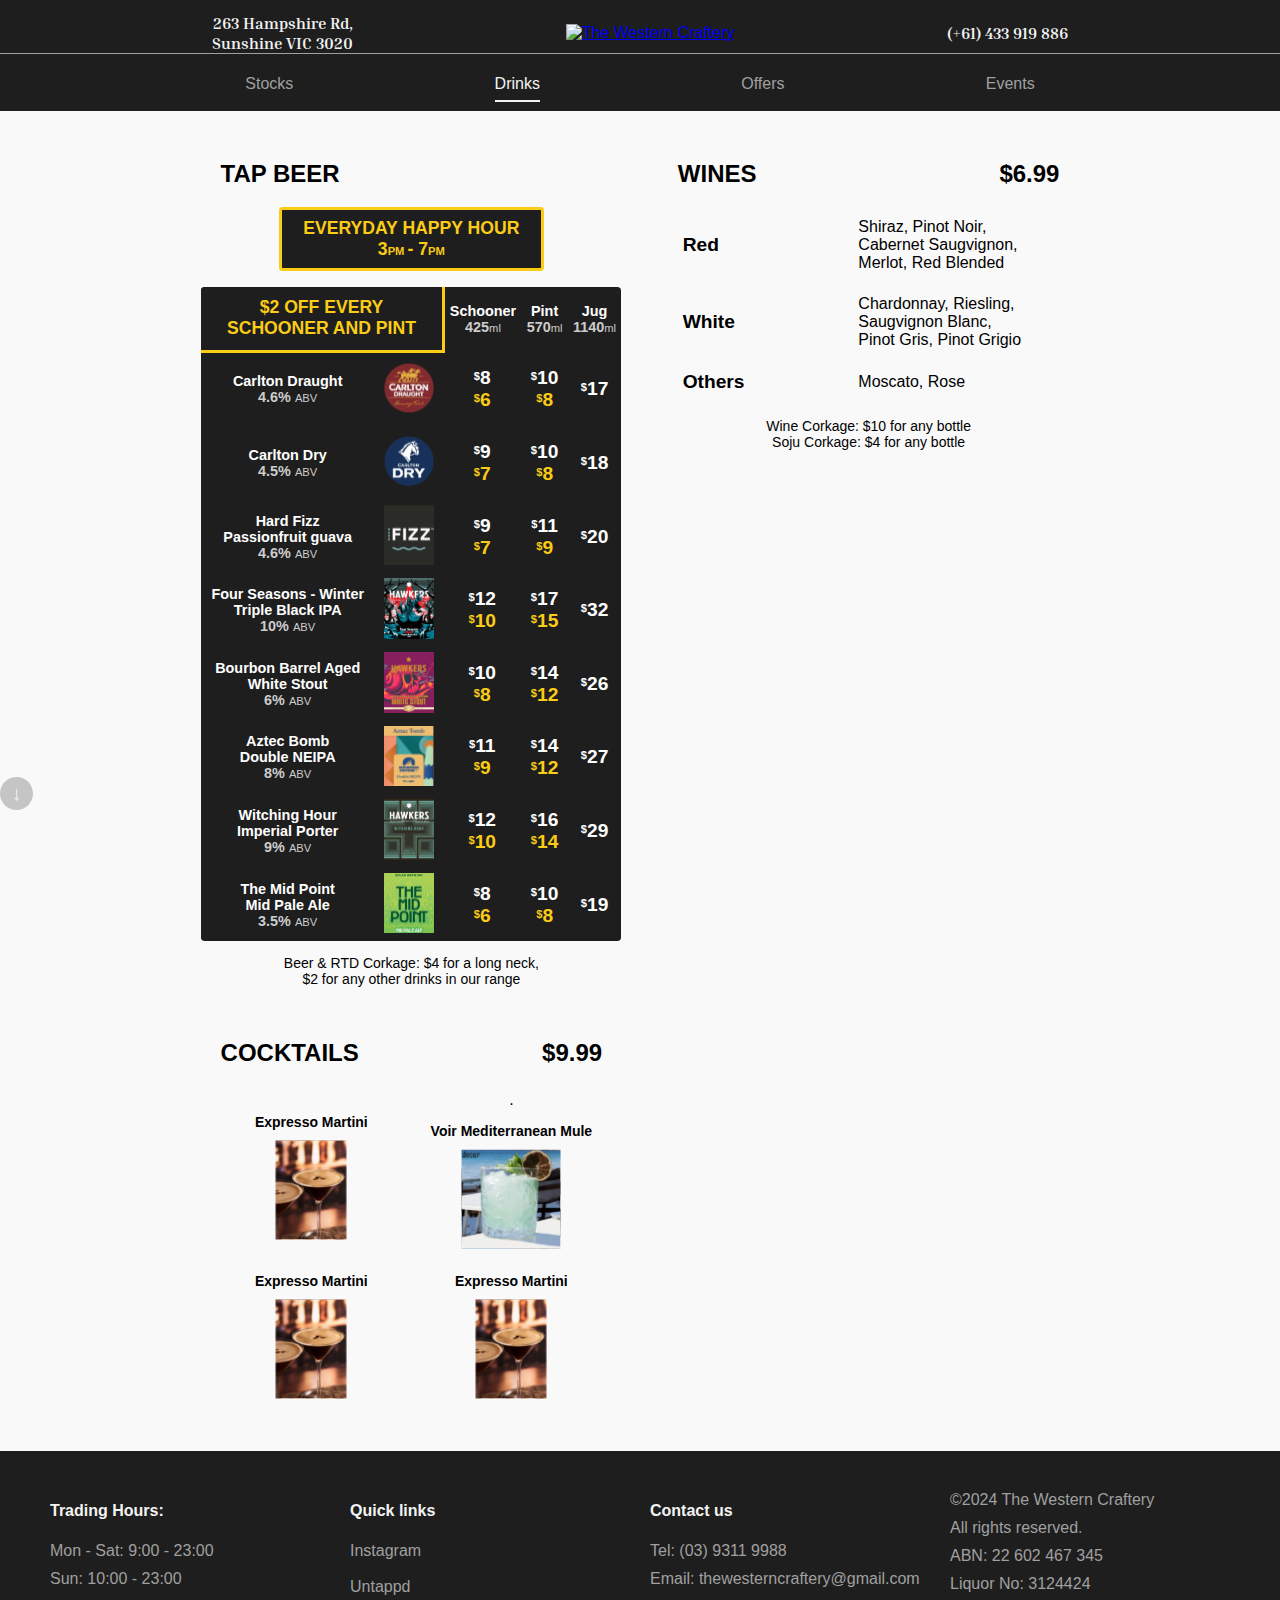
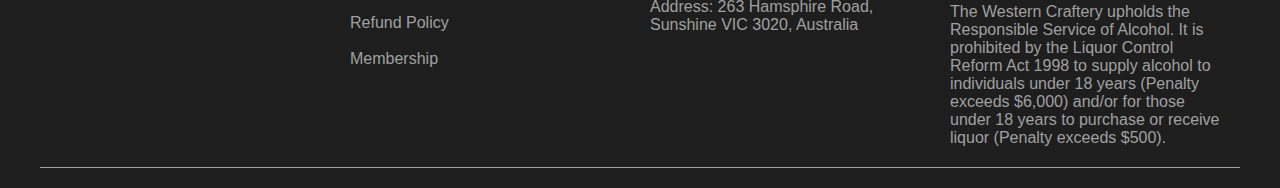
==== drink-menu.html @ 4f41eecd "Add files via upload" ====
<!DOCTYPE html>
<html lang="en">
<head>
    <meta charset="UTF-8">
    <meta name="format-detection" content="telephone=no">
    <meta name="viewport" content="width=device-width, initial-scale=1.0">
    <title>Drink Menu</title>
    <link rel="stylesheet" href="styles.css">
</head>
<body>
    <div class="content">
    <nav class="navbar">
        <div class="nav-container">
            <div class="logo-container">
                <div class="address">
                    263 Hampshire Rd, <br>Sunshine VIC 3020
                </div>
                <div class="logo">
                    <a href="https://www.instagram.com/thewesterncraftery/" target="_blank">
                        <img src="./logo.jpg" alt="The Western Craftery">
                    </a>                
                </div>
                <div class="phone">
                    (+61) 433 919 886 
                </div>
            </div>
            <ul class="nav-links">
                <li><a href="Stocks.html">Stocks</a></li>
                <li><a href="drink-menu.html" class="active">Drinks</a></li>
                <li><a href="offer.html">Offers</a></li>
                <li><a href="event.html">Events</a></li>
            </ul>
        </div>
    </nav>
    <div class="grid-responsive">
    <div class="section">
        <h2>TAP BEER</h2>
        <h3 class="happy-bold">EVERYDAY HAPPY HOUR<br>
             3<span class='small-bold-text'>PM </span>-
             7<span class='small-bold-text'>PM <br>
        </span>
</h3>
        <table class="tap-beer-table">
            <thead>
                <tr class="sizes">
                    <th colspan="2" class="happy-bold">$2 OFF EVERY<br> SCHOONER AND PINT</th> 
                    <th >Schooner<br><span class="beer-strength">425<span class="small-text">ml</span></span></th>
                    <th>Pint<br><span class="beer-strength">570<span class="small-text">ml</span></span></th>
                    <th>Jug<br><span class="beer-strength">1140<span class="small-text">ml</span></span></th>
                </tr>
            </thead>
            <tbody>
                <tr class="tap">
                    <td class="beer-name bold">Carlton Draught<br><span class="beer-strength">4.6% <span class="small-text">ABV</span></span></td>
                    <td class="beer-logo"><img src="./images/Carlton Draught keg.svg" alt="Carlton Draught"></td>
                    <td class="price"><span class='drink-dollar'>$</span>8<br><span class="price-bold"><span class='drink-dollar'>$</span>6</span></td> <!-- SCHOONER PRICE -->
                    <td class="price"><span class='drink-dollar'>$</span>10<br><span class="price-bold"><span class='drink-dollar'>$</span>8</span></td><!-- PINT PRICE -->
                    <td class="price"><span class='drink-dollar'>$</span>17</td><!-- JUG PRICE -->
                </tr>
                <tr class="tap">
                    <td class="beer-name bold">Carlton Dry<br><span class="beer-strength">4.5% <span class="small-text">ABV</span></span></td>
                    <td class="beer-logo"><img src="./images/carlton dry.svg" alt="Carlton Dry"></td>
                    <td class="price"><span class='drink-dollar'>$</span>9<br><span class="price-bold"><span class='drink-dollar'>$</span>7</td>
                    <td class="price"><span class='drink-dollar'>$</span>10<br><span class="price-bold"><span class='drink-dollar'>$</span>8</span></td>
                    <td class="price"><span class='drink-dollar'>$</span>18</td>
                </tr>
                <tr class="tap">
                    <td class="beer-name bold">Hard Fizz<br>Passionfruit guava<br><span class="beer-strength">4.6% <span class="small-text">ABV</span></span></td>
                    <td class="beer-logo"><img src="./images/hard fizz keg.svg" alt="Hard Fizz"></td>
                    <td class="price"><span class='drink-dollar'>$</span>9<br><span class="price-bold"><span class='drink-dollar'>$</span>7</span></td>
                    <td class="price"><span class='drink-dollar'>$</span>11<br><span class="price-bold"><span class='drink-dollar'>$</span>9</span></td>
                    <td class="price"><span class='drink-dollar'>$</span>20</td>
                </tr>
                <tr class="tap">
                    <td class="beer-name bold">Four Seasons - Winter <br>Triple Black IPA<br><span class="beer-strength">10% <span class="small-text">ABV</span></span></td>
                    <td class="beer-logo"><img src="./images/hawker winter keg.svg" alt="Hawker Winter"></td>
                    <td class="price"><span class='drink-dollar'>$</span>12<br><span class="price-bold"><span class='drink-dollar'>$</span>10</span></td>
                    <td class="price"><span class='drink-dollar'>$</span>17<br><span class="price-bold"><span class='drink-dollar'>$</span>15</span></td>
                    <td class="price"><span class='drink-dollar'>$</span>32</td>
                </tr>
                <tr class="tap">
                    <td class="beer-name bold">Bourbon Barrel Aged<br>White Stout<br><span class="beer-strength">6% <span class="small-text">ABV</span></span></td>
                    <td class="beer-logo"><img src="./images/hawker bba white stout keg.svg" alt="Hawkers White Stout"></td>
                    <td class="price"><span class='drink-dollar'>$</span>10<br><span class="price-bold"><span class='drink-dollar'>$</span>8</span></td>
                    <td class="price"><span class='drink-dollar'>$</span>14<br><span class="price-bold"><span class='drink-dollar'>$</span>12</span></td>
                    <td class="price"><span class='drink-dollar'>$</span>26</td>
                </tr>
                <tr class="tap">
                    <td class="beer-name bold">Aztec Bomb<br> Double NEIPA <br><span class="beer-strength">8% <span class="small-text">ABV</span></span></td>
                    <td class="beer-logo"><img src="./images/mountain culture Aztec Bomb.svg" alt="Aztec Bomb"></td>
                    <td class="price"><span class='drink-dollar'>$</span>11<br><span class="price-bold"><span class='drink-dollar'>$</span>9</span></td>
                    <td class="price"><span class='drink-dollar'>$</span>14<br><span class="price-bold"><span class='drink-dollar'>$</span>12</span></td>
                    <td class="price"><span class='drink-dollar'>$</span>27</td>
                </tr>
                <tr class="tap">
                    <td class="beer-name bold">Witching Hour<br>Imperial Porter <br><span class="beer-strength">9% <span class="small-text">ABV</span></span></td>
                    <td class="beer-logo"><img src="./images/hawkers witching hours keg.svg" alt="Witching Hour"></td>
                    <td class="price"><span class='drink-dollar'>$</span>12<br><span class="price-bold"><span class='drink-dollar'>$</span>10</span></td>
                    <td class="price"><span class='drink-dollar'>$</span>16<br><span class="price-bold"><span class='drink-dollar'>$</span>14</span></td>
                    <td class="price"><span class='drink-dollar'>$</span>29</td>
                </tr>
                <tr class="tap">
                    <td class="beer-name bold">The Mid Point<br>Mid Pale Ale <br><span class="beer-strength">3.5% <span class="small-text">ABV</span></span></td>
                    <td class="beer-logo"><img src="./images/the mid point keg.svg" alt="The Mid Point"></td>
                    <td class="price"><span class='drink-dollar'>$</span>8<br><span class="price-bold"><span class='drink-dollar'>$</span>6</span></td>
                    <td class="price"><span class='drink-dollar'>$</span>10<br><span class="price-bold"><span class='drink-dollar'>$</span>8</span></td>
                    <td class="price"><span class='drink-dollar'>$</span>19</td>
                </tr>

                <!-- Repeat for more beers -->
            </tbody>
        </table>
        <div class="corkage"><p>Beer & RTD Corkage: $4 for a long neck, <br>$2 for any other drinks in our range</p></div>
    </div>
    <div class="section">
        <div class="drink-header">
            <h2>WINES</h2> 
            <h2> $6.99</h2> 
        </div>
        <div class="wine-list">
            <div class="wine-category">Red</div>
            <div class="wine-name">Shiraz, Pinot Noir,
                <br> Cabernet Saugvignon,
                <br> Merlot, Red Blended
            </div>
        </div>
        <div class="wine-list">
            <div class="wine-category">White</div>
            <div class="wine-name">Chardonnay, Riesling,
                <br>Saugvignon Blanc,
                <br> Pinot Gris, Pinot Grigio
            </div>
        </div>
        <div class="wine-list">
            <div class="wine-category">Others</div>
            <div class="wine-name">Moscato, Rose</div>
        </div>
        <div class="corkage"><p>Wine Corkage: $10 for any bottle <br> Soju Corkage: $4 for any bottle</p></div>
                <!-- Repeat wine blocks for more wines -->
    </div>
    <div class="section special-drinks">
        <div class="drink-header">
            <h2>COCKTAILS</h2> 
            <h2>$9.99</h2> 
        </div>
        <div class="drink-list">
            <div class="drink">
                <p class="bold">Expresso Martini</p>
                <img src="./images/Expresso Martini.svg" alt="Expresso Martini">
            </div>
            <div class="drink">.
                <p class="bold">Voir Mediterranean Mule</p>
                <img src="./images/Voir Mediterranean Mule.svg" alt="Voir Mediterranean Mule">
            </div>
            <div class="drink">
                <p class="bold">Expresso Martini</p>
                <img src="./images/Expresso Martini.svg" alt="Expresso Martini">
            </div>
            <div class="drink">
                <p class="bold">Expresso Martini</p>
                <img src="./images/Expresso Martini.svg" alt="Expresso Martini">
            </div>
            
            <!-- Repeat for more drinks -->
        </div>
    </div>
</div>
<button id="scrollButton" class="scroll-button"></button>
<footer class="footer">
    <div class="footer-container">
        <div class="footer-section">
            <h4>Trading Hours:</h4>
            <p>Mon - Sat: 9:00 - 23:00</p>
            <p>Sun: 10:00 - 23:00</p>
        </div>
        <div class="footer-section">
            <h4>Quick links</h4>
                <a href="https://www.instagram.com/thewesterncraftery/" target="_blank">Instagram</a> <br><br>
                <a href="https://untappd.com/v/the-western-craftery/11717628" target="_blank">Untappd</a><br><br>
                <a href="#">Refund Policy</a><br><br>
                <a href="#">Membership</a><br><br>
        </div>
        <div class="footer-section">
            <h4>Contact us</h4>
            <p>Tel: (03) 9311 9988</p>
            <p>Email: <a href="mailto4:craft_republic_liquor@yahoo.com">thewesterncraftery@gmail.com</a></p>
            <p>Address: 263 Hamsphire Road,<br>Sunshine VIC 3020, Australia</p>
        </div>
        <div class="footer-section">
            <p>&copy;2024 The Western Craftery</p>
            <p>All rights reserved.</p>
            <p>ABN: 22 602 467 345</p>
            <p>Liquor No: 3124424</p>
            <p>The Western Craftery upholds the Responsible Service of Alcohol. It is prohibited by the Liquor Control Reform Act 1998 to supply alcohol to individuals under 18 years (Penalty exceeds $6,000) and/or for those under 18 years to purchase or receive liquor (Penalty exceeds $500).</p>
        </div>
    </div>
</footer>
</div>
<script>
        let lastScrollTop = 0;
        const navbar = document.querySelector('.navbar');
    
        window.addEventListener('scroll', function() {
            const scrollTop = window.pageYOffset || document.documentElement.scrollTop;
    
            console.log(`scrollTop: ${scrollTop}, lastScrollTop: ${lastScrollTop}`);
    
            if (scrollTop > lastScrollTop) {
                // User is scrolling down, hide the navbar
                navbar.style.top = '-160px'; // Adjust -60px based on your navbar height
            } else {
                // User is scrolling up, show the navbar
                navbar.style.top = '0';
            }
    
            lastScrollTop = scrollTop;
        });
                // Get the button element
const scrollButton = document.getElementById('scrollButton');

// Add a scroll event listener to the window
window.addEventListener('scroll', () => {
    const scrolled = window.scrollY;
    const documentHeight = document.documentElement.scrollHeight;
    const windowHeight = window.innerHeight;

    // Check if the user is in the first or second half of the page
    if (scrolled > (documentHeight - windowHeight) / 2) {
        // In the second half, set the button to scroll to top
        scrollButton.classList.add('up');
    } else {
        // In the first half, set the button to scroll to bottom
        scrollButton.classList.remove('up');
    }
});

// Add click event listener to the button
scrollButton.addEventListener('click', () => {
    if (scrollButton.classList.contains('up')) {
        // Scroll to the top
        window.scrollTo({
            top: 0,
            behavior: 'smooth'
        });
    } else {
        // Scroll to the bottom
        window.scrollTo({
            top: document.documentElement.scrollHeight,
            behavior: 'smooth'
        });
    }
});


    </script>
</body>
</html>
---- styles.css ----
@import url('https://fonts.googleapis.com/css2?family=Inria+Serif:wght@400;700&display=swap');
* {
    box-sizing: border-box;
}

/* Base font size for mobile */
html {
    font-size: 14px;  /* Small screens get slightly smaller base size */
  }
  
  /* Tablets */
  @media screen and (min-width: 768px) {
    html {
      font-size: 15px;
    }
  }
  
  /* Larger tablets/small laptops */
  @media screen and (min-width: 1024px) {
    html {
      font-size: 16px;
    }
  }

body {
    margin: 0;
    font-family: 'Inter', sans-serif;
    background-color: #f9f9f9;
    overflow-x:hidden ;
}

.navbar {
    transition: top 0.4s;
    background-color: #1e1e1e;
    text-align: center;
    padding: 0.8em 0;
    position: fixed;
    width: 100%;
    top: 0; /* Sticks the navbar to the top of the page */
    z-index: 1000; /* Ensures the navbar stays above other content */
}
.content {
    padding-top: 10rem; /* Equal to or slightly more than the navbar height */
    margin: 0 auto;
}
.nav-container {
    display: flex;
    justify-content: center;
    align-items: center;
    flex-direction: column;
    width: 100%;
}

.logo-container, .nav-links {
    display: flex;
    align-items: center;
    justify-content: space-evenly;
    width: 100%;
    margin-bottom: 0.33em;
}
.nav-links{
    max-width: 800px;
    justify-content: space-between;
    width: 90%;
    padding: 0 0.33em;

}
.logo-container {
    border-bottom: 1px solid #A0A0A0;
    width: 100%;
}
.address, .phone {
    color: #f3f3f3;
    font-size: min(1rem, 3.5vw);
    text-align: center;
    font-family: 'Inria Serif', sans-serif;
    font-weight: bold;
    text-decoration: none;
}
.logo img {
width:7rem;
  }

.nav-links li {
    display: inline-block;
    position: relative;
}

.nav-links a {
    position: relative; /* Necessary for the absolute positioning of the underline */
    color: #A0A0A0; /* Default link color */
    text-decoration: none;
    font-size: 1rem;
    padding-bottom: 0.33rem;
}
/* Highlight the active link */
.nav-links a.active {
    color: #f3f3f3; /* Emphasis color for active link */
}
/* Underscore to show the current page */
.nav-links a.active::after {
    content: '';
    display: block;
    width: 100%;
    height: 2.63px;
    background-color: #f3f3f3;
    position: absolute;
    bottom: 0;
    left: 0;
    bottom: -5px; /* Adjust this to control how far below the text the underline appears */}
/*footer*/
.footer {
    background-color: #1e1e1e;
    color: #A0A0A0; /* Updated color for text */
    padding: 20px;
    font-size: 1rem;
    width: 100%;
    margin-top: 2.63rem;
}

.footer-container {
    display: flex;
    flex-wrap: wrap;
    justify-content: space-between;
    max-width: 1200px;
    margin: 0 auto;
    border-bottom: 1px solid #A0A0A0;
}

.footer-section {
    flex: 1;
    margin: 10px;
    margin-bottom: 15x;

}

/* Headings for Quick Links and Contact Us */
.footer-section:nth-child(1) h4,
.footer-section:nth-child(2) h4,
.footer-section:nth-child(3) h4 {
    color: #f3f3f3;
}

.footer-section h4 {
    font-weight: bold;
}

/* Default link color */
.footer-section a {
    color: #A0A0A0; /* Updated color for links */
    text-decoration: none;
}

.footer-section ul li a:hover {
    text-decoration: underline;
}

/* Specific color for email link */
.footer-section:nth-child(3) a {
    color: #A0A0A0; /* Set to match the rest of the text */
    text-decoration: none;
}

.footer-section:nth-child(3) a:hover {
    color: #f3f3f3; /* Optional: Change color on hover */
    text-decoration: underline;
}

.footer-section p {
    margin: 10px 0;
}

@media (max-width: 768px) {
    .footer-container {
        flex-direction: column;
        align-items: flex-start;
    }

    .footer-section {
        min-width: 100%;
    }
}
                                                /* offers */


.small-text {
    font-weight: 400;
    font-size: 0.7rem; /* Adjust the size as needed */
}
.small-bold-text {
    font-weight: 700;
    font-size: 0.7rem; /* Adjust the size as needed */
}
.small-bold-spec-text {
    font-weight: 700;
    font-size: 0.8rem; /* Adjust the size as needed */
}
.dollar-text {
    vertical-align: 18%; /* Adjust the percentage as needed */   
    font-size: 0.7rem; /* Adjust the size as needed */
}
.dollar-bold-text {
    font-weight: 700;
    vertical-align: 15%; /* Adjust the percentage as needed */   
    font-size: 0.7rem; /* Adjust the size as needed */
}

.grid-responsive {
    display: grid;
    grid-template-columns: repeat(auto-fit, minmax(370px, 420px)); /* Forces three equal columns */
    gap: 2.33rem;
    width: 100%;
    justify-content: center;
    margin: 0; /* Adds white space outside the container */
  }
/*shop*/

-----------------------/* Drinks Menu */--------------------------

.section {
    border-bottom: 1px solid #1e1e1e;
    padding: 0 2em;
    margin-top: 10px;
}
.price {
    font-weight: 700;
    font-size: 1.2rem;
    padding: 10px; /* Add some padding to the content */
}
.drink-dollar{
    vertical-align: 30%;
    font-size: 0.7rem;
}
h2 {
    font-size: 1.5rem;
    font-weight: bold;
    margin: 0 0.8em 0.8em ;
}
h3{
    font-size: 1.1rem;
    font-weight: bold;
    margin: 0 10px;
}

.tap-beer p, .taps .tap p, .wines .wine p, .wines .red-wine p, .special-drinks .drink p, .corkage p {
    font-size: 14px;
    text-align: center;
}
.corkage {
    text-align: center;
    margin-top: 10px;
    color: #000000 ;
}
.bold {
    font-weight: bold;
}
.price-bold {
    font-weight: 700;
    color: #facc15; 
    -webkit-text-stroke: 0.001em #1e1e1e; /* Stroke width and color */

}
.happy-bold {
    margin: 1rem auto;
    padding: 0.5rem;
    background-color: #1e1e1e;
    border-radius: 0.233rem;
    width: 63%;
    border: 0.233rem solid #facc15;
    font-weight: 700;
    font-size:1.1rem ;
    text-align: center;
    color: #facc15; 
    -webkit-text-stroke: 0.001em #1e1e1e; /* Stroke width and color */
}
.dollar-happy-text {
    font-weight: 700;
    vertical-align: 30%; /* Adjust the percentage as needed */   
    font-size: 10px; /* Adjust the size as needed */
    color: #facc15; 
    -webkit-text-stroke: 0.001em #1e1e1e; /* Stroke width and color */

}
.dollar-normal-text { 
    vertical-align: 30%; /* Adjust the percentage as needed */   
    font-size: 0.8rem; /* Adjust the size as needed */
}
.beer-strength {
    color: #cccccc;
    font-size: 0.9rem;
}
.tap-beer-table {
    width: 100%;
    border-collapse: collapse;
    margin-top: 1rem;
    font-size: 0.9rem;
    background-color: #1e1e1e;
    color: #fefefe;
    border-radius: 0.233rem;
}
.tap-beer-table thead th{
    height: 4rem;
}
.tap-beer-table thead th:first-child {
    border-bottom: 0.233rem solid #facc15;
    border-right: 0.233rem solid #facc15;

}
.tap-beer-table .sizes th {
    text-align: center;
    font-weight: bold;
    border: none;
    padding: 0 0.33rem;
}

.tap-beer-table .tap td {
    text-align: center;
    padding: 5px 5px;
}

.tap-beer-table .tap .beer-name {
    text-align: center;
}

.tap-beer-table .tap .beer-logo img {
    width: 50px;
    height: auto;
}
.drink-header{
    display: flex;
    align-items: center;
    justify-content: space-between;
}
.wine-list{
    display: flex;
    align-items: center;
    justify-content: space-between;
    padding: 0.7em 1.5em;
}
.wine-category{
    font-size: 1.2rem;
    font-weight: bold;
    width: 70px;
}
.wine-name{
    flex:0.65;
}

.special-drinks .special-header {
    display: flex;
    justify-content: space-between;
    align-items: baseline;
}

.special-drinks .special-header p {
    font-size: 14px;
}

.special-drinks .drink-list {
    display: flex;
    flex-wrap: wrap; /* Allows items to wrap to the next line */
    justify-content: center; /* Center the items */
    align-items: center;
}
.drink-list {
    margin-top: 5px;
}
.special-drinks .drink {
    display: flex;
    flex-direction: column;
    align-items: center;
    flex: 1 1 calc(50% - 30px); /* Adjust width and spacing */
    max-width: 200px; /* Max width for each item */
}

.special-drinks .drink img {
    width: 100px;
    height: 100px;
    margin-bottom: 10px;
}

.special-drinks .drink p {
    margin-bottom: 10px; /* Add space between name and image */
}
/* event */
.offers-banner{
    width:100vw;
    max-width: 1315px;
    aspect-ratio: 21/9;
    margin:auto;
    position: relative;
    margin-bottom: 20px;
  }
  .offers-banner img{
    height: 100%;
    object-fit: cover;
  }
  .offers-countdown{
    color: hwb(133 13% 0%);
    font-size: 4vw;
    font-family: 'Inter', sans-serif;
    font-weight: 500;
    text-align: center;
    position: absolute;
    bottom: 1.5px;
    right: 13%
  }
/* Scroll Button styling */
.scroll-button {
    position: fixed;
    bottom: 10%;
    left: 0px;
    width: 33px;
    height: 33px;
    background-color: rgba(54, 54, 54, 0.8); /* Semi-transparent background */
    color: rgba(255, 255, 255, 0.8); /* Lighter text color */
    border: none;
    border-radius: 50%;
    display: flex;
    justify-content: center;
    align-items: center;
    cursor: pointer;
    font-size: 20px;
    transition: transform 0.3s;
    transition: opacity 0.3s, background-color 0.3s;
    opacity: 0.33; /* Lower opacity by default */
    z-index: 10000000;
}

/* Change background and opacity on hover */
.scroll-button:hover {
    background-color: rgba(51, 51, 51, 0.8);
    opacity: 1; /* Fully visible on hover */
}

.scroll-button::before {
    content: '↓'; /* Default arrow down */
}

.scroll-button.up::before {
    content: '↑'; /* Arrow up for scrolling to the top */
}
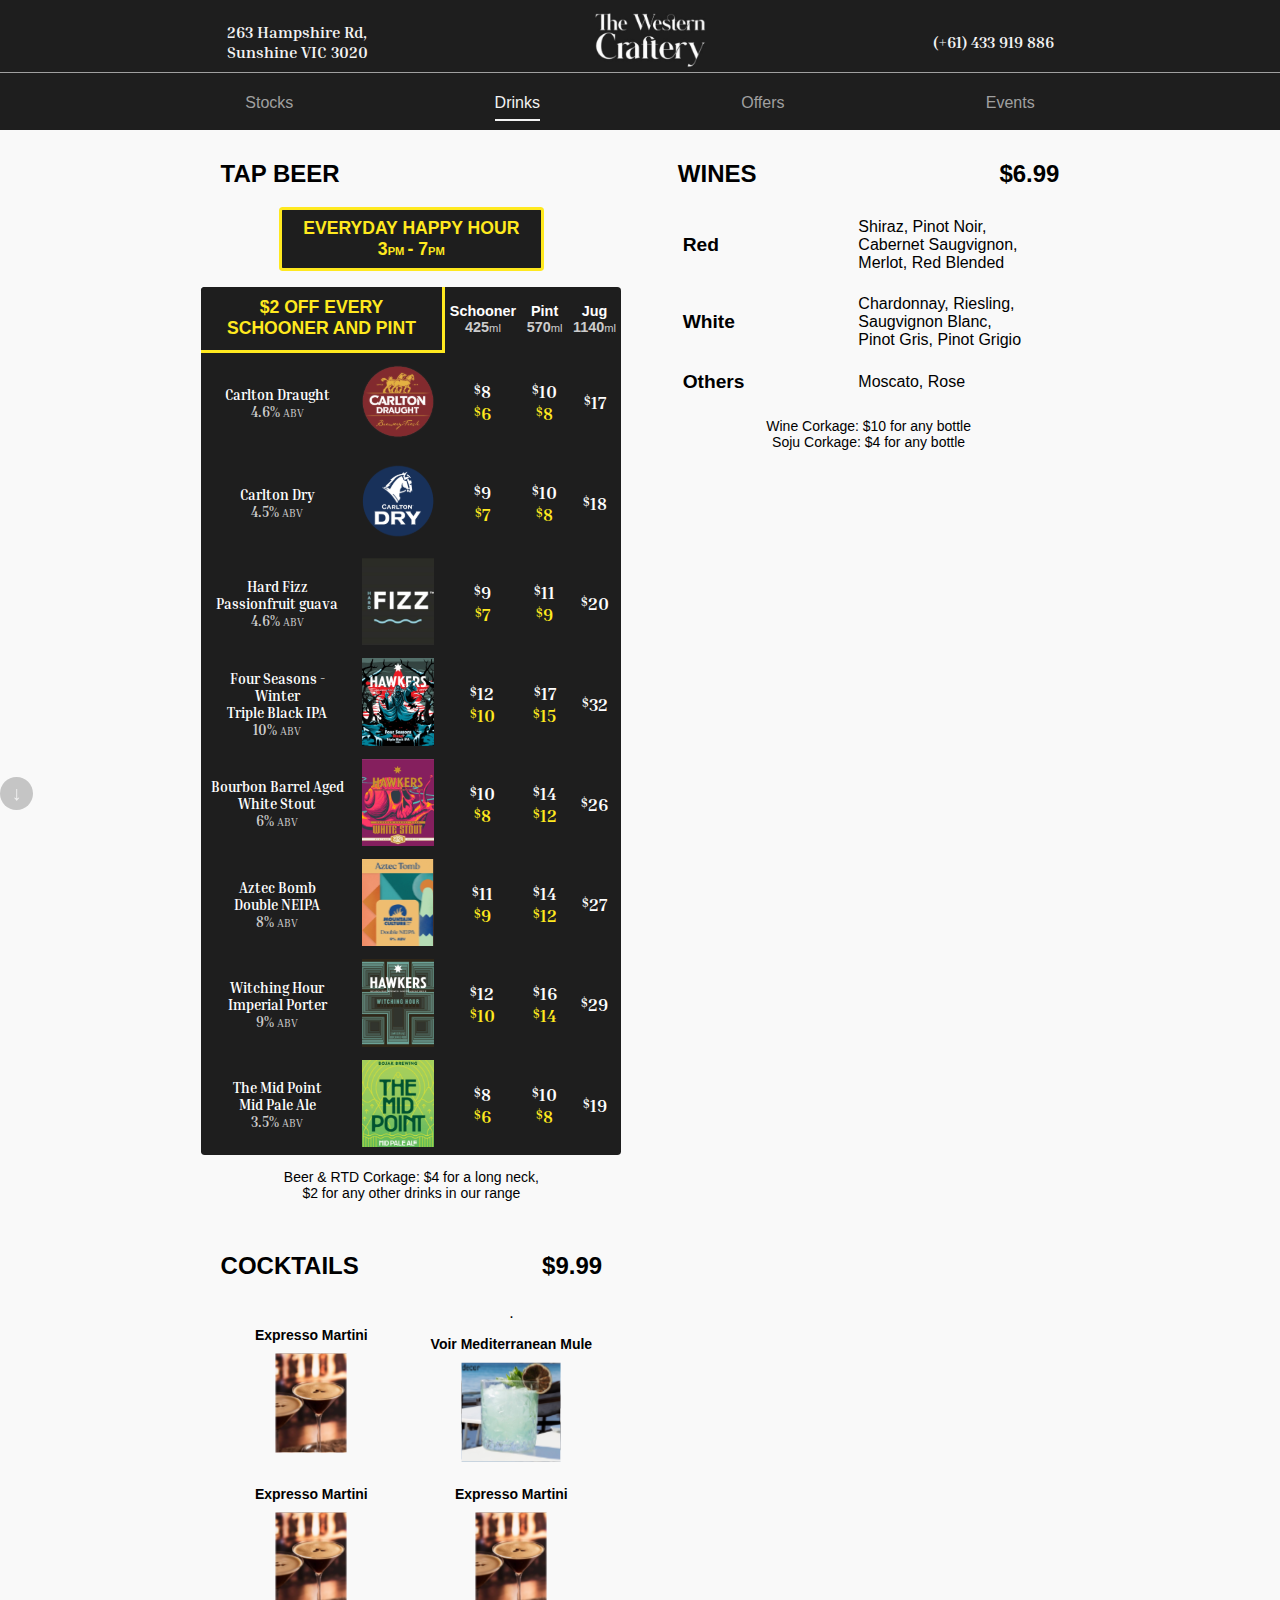
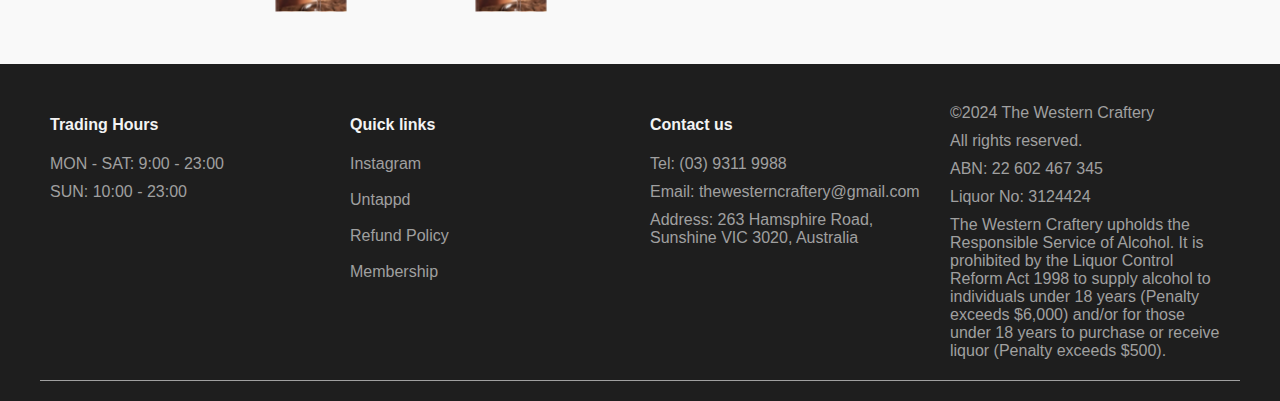
==== commit 57d171f1: "Add files via upload" ====
--- a/drink-menu.html
+++ b/drink-menu.html
@@ -169,9 +169,9 @@
 <footer class="footer">
     <div class="footer-container">
         <div class="footer-section">
-            <h4>Trading Hours:</h4>
-            <p>Mon - Sat: 9:00 - 23:00</p>
-            <p>Sun: 10:00 - 23:00</p>
+            <h4>Trading Hours</h4>
+            <p>MON - SAT: 9:00 - 23:00</p>
+            <p>SUN: 10:00 - 23:00</p>
         </div>
         <div class="footer-section">
             <h4>Quick links</h4>
--- a/styles.css
+++ b/styles.css
@@ -30,15 +30,20 @@
 }
 
 .navbar {
-    transition: top 0.4s;
+    transition: top 0.4s ease;
     background-color: #1e1e1e;
     text-align: center;
     padding: 0.8em 0;
     position: fixed;
     width: 100%;
+    opacity: 1;
     top: 0; /* Sticks the navbar to the top of the page */
     z-index: 1000; /* Ensures the navbar stays above other content */
 }
+.navbar.hide {
+    top: -160px; /* Hide the navbar by moving it up */
+    opacity: 0;
+  }
 .content {
     padding-top: 10rem; /* Equal to or slightly more than the navbar height */
     margin: 0 auto;
@@ -223,13 +228,12 @@
     margin-top: 10px;
 }
 .price {
-    font-weight: 700;
-    font-size: 1.2rem;
+    font: 700 18px 'Inria Serif', sans-serif;
     padding: 10px; /* Add some padding to the content */
 }
 .drink-dollar{
-    vertical-align: 30%;
-    font-size: 0.7rem;
+    vertical-align: 28%;
+    font-size: 12px;
 }
 h2 {
     font-size: 1.5rem;
@@ -256,7 +260,7 @@
 }
 .price-bold {
     font-weight: 700;
-    color: #facc15; 
+    color: #ffe91f; 
     -webkit-text-stroke: 0.001em #1e1e1e; /* Stroke width and color */
 
 }
@@ -266,18 +270,18 @@
     background-color: #1e1e1e;
     border-radius: 0.233rem;
     width: 63%;
-    border: 0.233rem solid #facc15;
+    border: 0.233rem solid #ffe91f;
     font-weight: 700;
     font-size:1.1rem ;
     text-align: center;
-    color: #facc15; 
+    color: #ffe91f; 
     -webkit-text-stroke: 0.001em #1e1e1e; /* Stroke width and color */
 }
 .dollar-happy-text {
     font-weight: 700;
     vertical-align: 30%; /* Adjust the percentage as needed */   
     font-size: 10px; /* Adjust the size as needed */
-    color: #facc15; 
+    color: #ffe91f; 
     -webkit-text-stroke: 0.001em #1e1e1e; /* Stroke width and color */
 
 }
@@ -302,8 +306,8 @@
     height: 4rem;
 }
 .tap-beer-table thead th:first-child {
-    border-bottom: 0.233rem solid #facc15;
-    border-right: 0.233rem solid #facc15;
+    border-bottom: 0.233rem solid #ffe91f;
+    border-right: 0.233rem solid #ffe91f;
 
 }
 .tap-beer-table .sizes th {
@@ -320,10 +324,11 @@
 
 .tap-beer-table .tap .beer-name {
     text-align: center;
+    font: 700 14px 'Inria Serif', sans-serif;
 }
 
 .tap-beer-table .tap .beer-logo img {
-    width: 50px;
+    width: 72px;
     height: auto;
 }
 .drink-header{
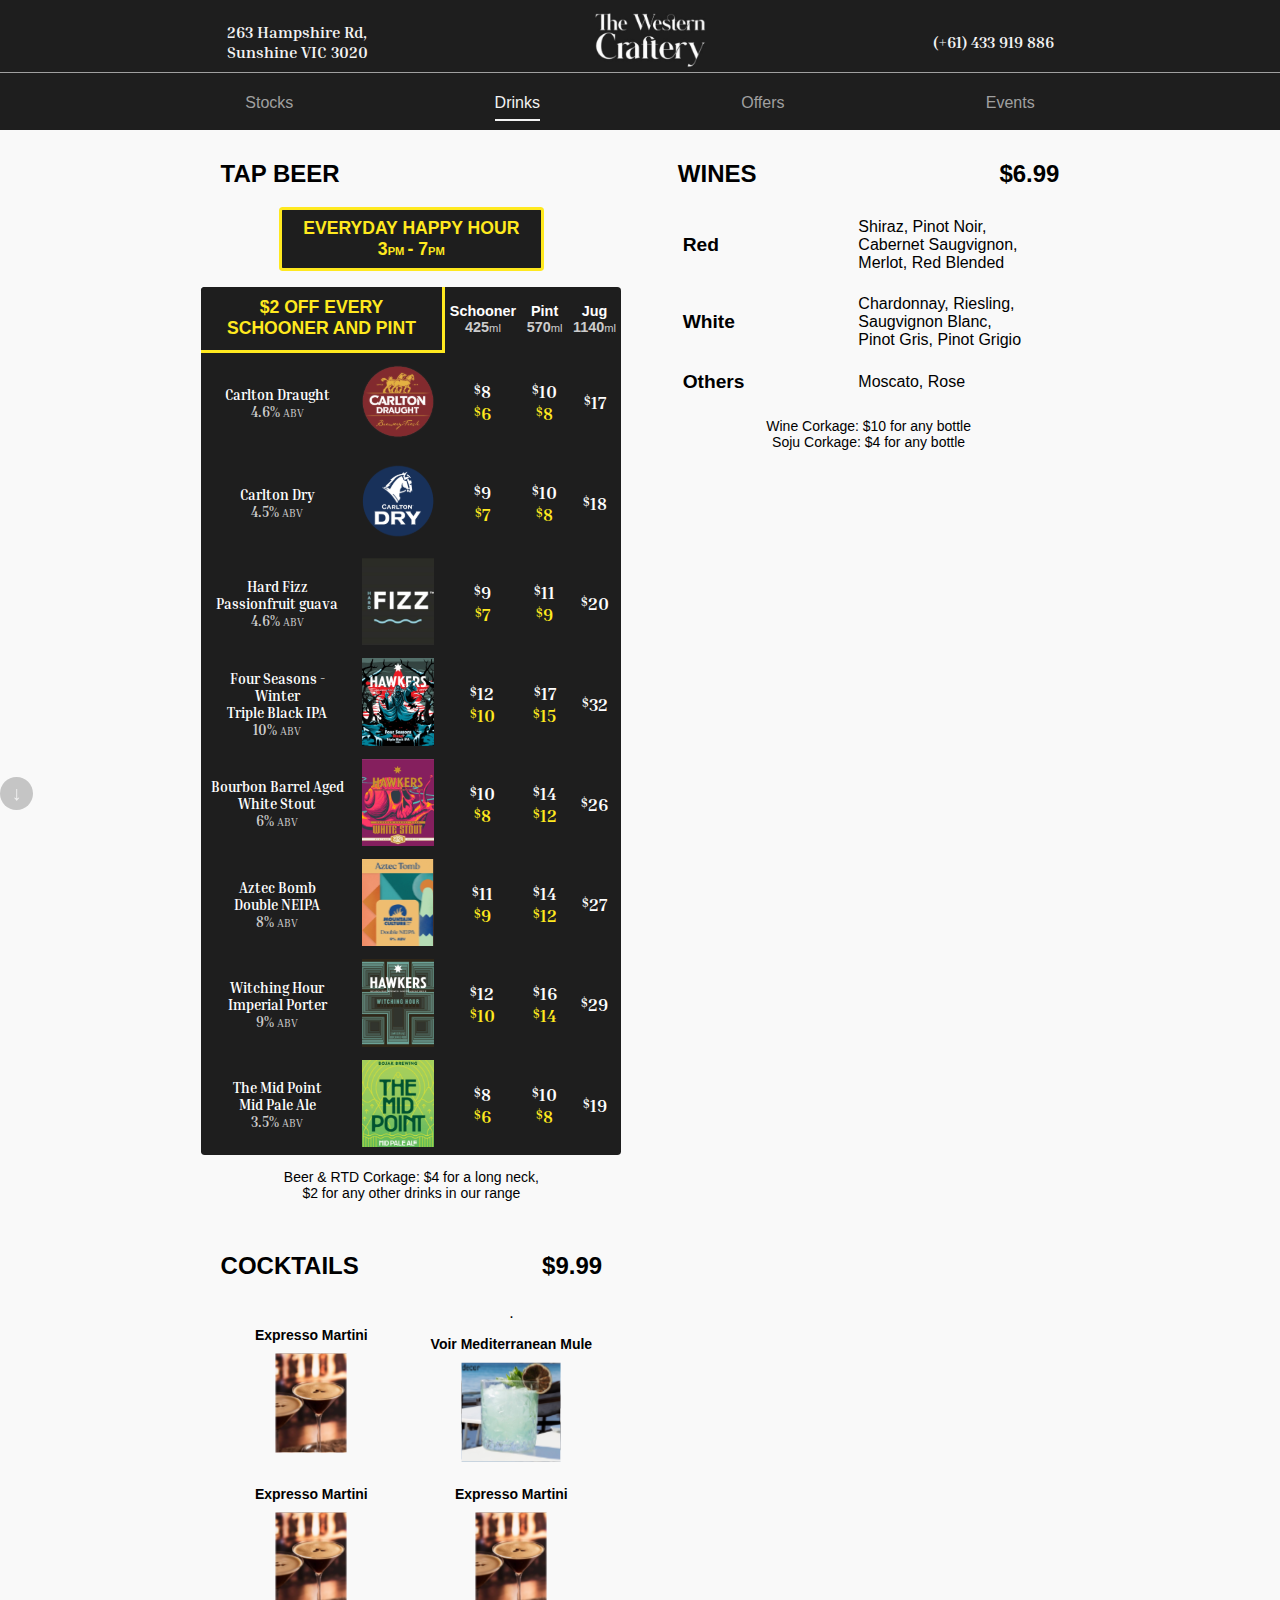
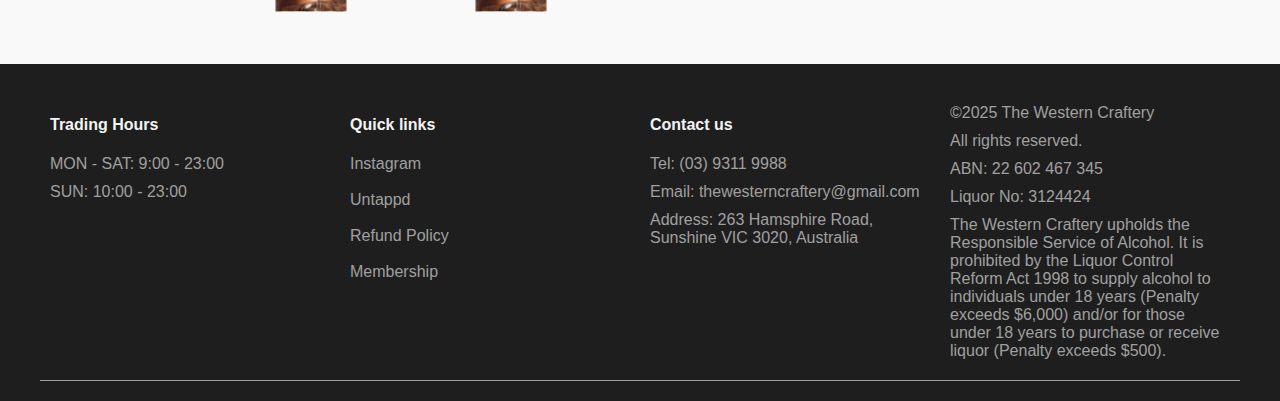
==== commit a355f113: "Add files via upload" ====
--- a/drink-menu.html
+++ b/drink-menu.html
@@ -187,7 +187,7 @@
             <p>Address: 263 Hamsphire Road,<br>Sunshine VIC 3020, Australia</p>
         </div>
         <div class="footer-section">
-            <p>&copy;2024 The Western Craftery</p>
+            <p>&copy;2025 The Western Craftery</p>
             <p>All rights reserved.</p>
             <p>ABN: 22 602 467 345</p>
             <p>Liquor No: 3124424</p>
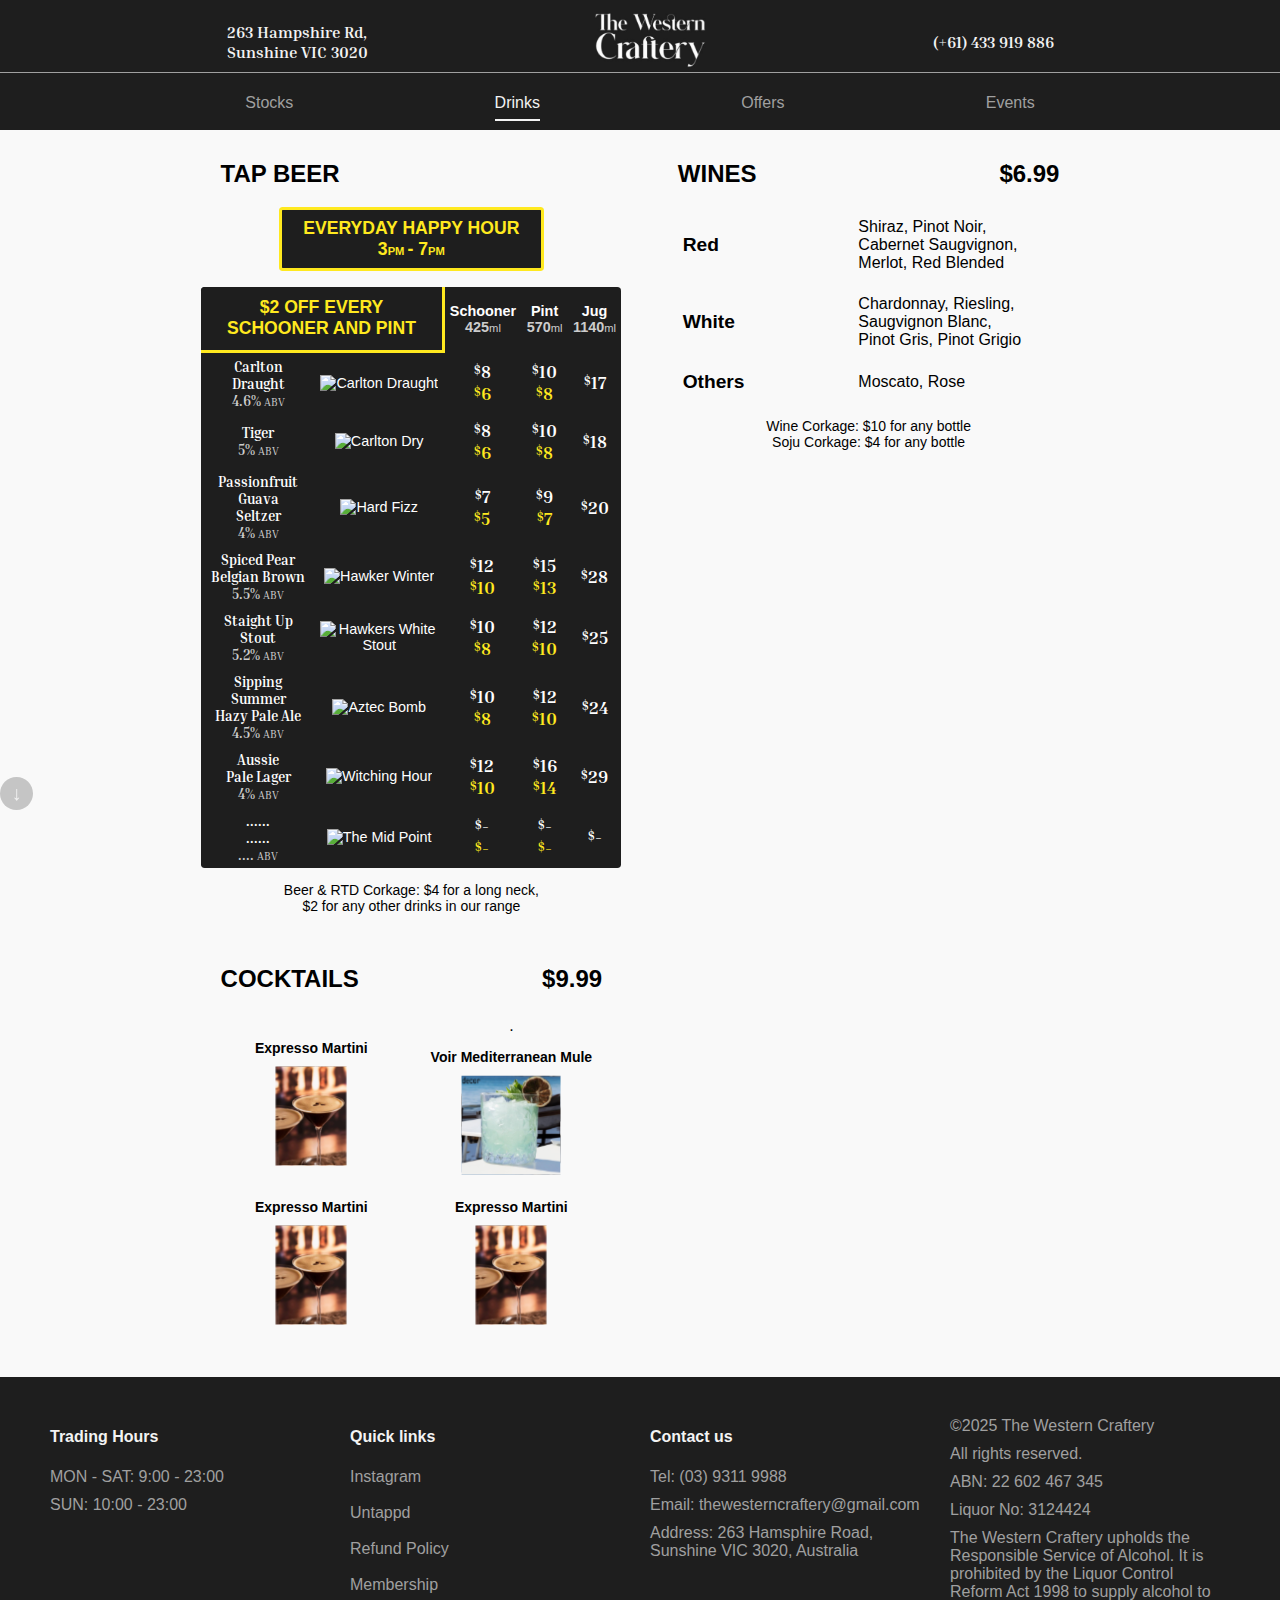
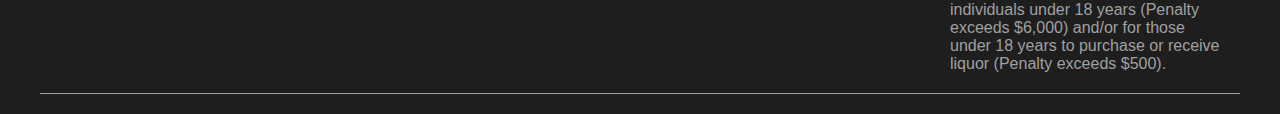
==== commit 7b9f95f1: "Add files via upload" ====
--- a/drink-menu.html
+++ b/drink-menu.html
@@ -52,59 +52,59 @@
             <tbody>
                 <tr class="tap">
                     <td class="beer-name bold">Carlton Draught<br><span class="beer-strength">4.6% <span class="small-text">ABV</span></span></td>
-                    <td class="beer-logo"><img src="./images/Carlton Draught keg.svg" alt="Carlton Draught"></td>
+                    <td class="beer-logo"><img src="./images/#1.jpg" alt="Carlton Draught"></td>
                     <td class="price"><span class='drink-dollar'>$</span>8<br><span class="price-bold"><span class='drink-dollar'>$</span>6</span></td> <!-- SCHOONER PRICE -->
                     <td class="price"><span class='drink-dollar'>$</span>10<br><span class="price-bold"><span class='drink-dollar'>$</span>8</span></td><!-- PINT PRICE -->
                     <td class="price"><span class='drink-dollar'>$</span>17</td><!-- JUG PRICE -->
                 </tr>
                 <tr class="tap">
-                    <td class="beer-name bold">Carlton Dry<br><span class="beer-strength">4.5% <span class="small-text">ABV</span></span></td>
-                    <td class="beer-logo"><img src="./images/carlton dry.svg" alt="Carlton Dry"></td>
-                    <td class="price"><span class='drink-dollar'>$</span>9<br><span class="price-bold"><span class='drink-dollar'>$</span>7</td>
+                    <td class="beer-name bold">Tiger<br><span class="beer-strength">5% <span class="small-text">ABV</span></span></td>
+                    <td class="beer-logo"><img src="./images/#2.jpg" alt="Carlton Dry"></td>
+                    <td class="price"><span class='drink-dollar'>$</span>8<br><span class="price-bold"><span class='drink-dollar'>$</span>6</td>
                     <td class="price"><span class='drink-dollar'>$</span>10<br><span class="price-bold"><span class='drink-dollar'>$</span>8</span></td>
                     <td class="price"><span class='drink-dollar'>$</span>18</td>
                 </tr>
                 <tr class="tap">
-                    <td class="beer-name bold">Hard Fizz<br>Passionfruit guava<br><span class="beer-strength">4.6% <span class="small-text">ABV</span></span></td>
-                    <td class="beer-logo"><img src="./images/hard fizz keg.svg" alt="Hard Fizz"></td>
+                    <td class="beer-name bold">Passionfruit Guava<br>Seltzer<br><span class="beer-strength">4% <span class="small-text">ABV</span></span></td>
+                    <td class="beer-logo"><img src="./images/#3.jpg" alt="Hard Fizz"></td>
+                    <td class="price"><span class='drink-dollar'>$</span>7<br><span class="price-bold"><span class='drink-dollar'>$</span>5</span></td>
                     <td class="price"><span class='drink-dollar'>$</span>9<br><span class="price-bold"><span class='drink-dollar'>$</span>7</span></td>
-                    <td class="price"><span class='drink-dollar'>$</span>11<br><span class="price-bold"><span class='drink-dollar'>$</span>9</span></td>
                     <td class="price"><span class='drink-dollar'>$</span>20</td>
                 </tr>
                 <tr class="tap">
-                    <td class="beer-name bold">Four Seasons - Winter <br>Triple Black IPA<br><span class="beer-strength">10% <span class="small-text">ABV</span></span></td>
-                    <td class="beer-logo"><img src="./images/hawker winter keg.svg" alt="Hawker Winter"></td>
-                    <td class="price"><span class='drink-dollar'>$</span>12<br><span class="price-bold"><span class='drink-dollar'>$</span>10</span></td>
-                    <td class="price"><span class='drink-dollar'>$</span>17<br><span class="price-bold"><span class='drink-dollar'>$</span>15</span></td>
-                    <td class="price"><span class='drink-dollar'>$</span>32</td>
-                </tr>
-                <tr class="tap">
-                    <td class="beer-name bold">Bourbon Barrel Aged<br>White Stout<br><span class="beer-strength">6% <span class="small-text">ABV</span></span></td>
-                    <td class="beer-logo"><img src="./images/hawker bba white stout keg.svg" alt="Hawkers White Stout"></td>
+                    <td class="beer-name bold">Spiced Pear <br>Belgian Brown<br><span class="beer-strength">5.5% <span class="small-text">ABV</span></span></td>
+                    <td class="beer-logo"><img src="./images/#4.jpg" alt="Hawker Winter"></td>
+                    <td class="price"><span class='drink-dollar'>$</span>12<br><span class="price-bold"><span class='drink-dollar'>$</span>10</span></td>
+                    <td class="price"><span class='drink-dollar'>$</span>15<br><span class="price-bold"><span class='drink-dollar'>$</span>13</span></td>
+                    <td class="price"><span class='drink-dollar'>$</span>28</td>
+                </tr>
+                <tr class="tap">
+                    <td class="beer-name bold">Staight Up<br>Stout<br><span class="beer-strength">5.2% <span class="small-text">ABV</span></span></td>
+                    <td class="beer-logo"><img src="./images/#5.jpg" alt="Hawkers White Stout"></td>
                     <td class="price"><span class='drink-dollar'>$</span>10<br><span class="price-bold"><span class='drink-dollar'>$</span>8</span></td>
-                    <td class="price"><span class='drink-dollar'>$</span>14<br><span class="price-bold"><span class='drink-dollar'>$</span>12</span></td>
-                    <td class="price"><span class='drink-dollar'>$</span>26</td>
-                </tr>
-                <tr class="tap">
-                    <td class="beer-name bold">Aztec Bomb<br> Double NEIPA <br><span class="beer-strength">8% <span class="small-text">ABV</span></span></td>
-                    <td class="beer-logo"><img src="./images/mountain culture Aztec Bomb.svg" alt="Aztec Bomb"></td>
-                    <td class="price"><span class='drink-dollar'>$</span>11<br><span class="price-bold"><span class='drink-dollar'>$</span>9</span></td>
-                    <td class="price"><span class='drink-dollar'>$</span>14<br><span class="price-bold"><span class='drink-dollar'>$</span>12</span></td>
-                    <td class="price"><span class='drink-dollar'>$</span>27</td>
-                </tr>
-                <tr class="tap">
-                    <td class="beer-name bold">Witching Hour<br>Imperial Porter <br><span class="beer-strength">9% <span class="small-text">ABV</span></span></td>
-                    <td class="beer-logo"><img src="./images/hawkers witching hours keg.svg" alt="Witching Hour"></td>
+                    <td class="price"><span class='drink-dollar'>$</span>12<br><span class="price-bold"><span class='drink-dollar'>$</span>10</span></td>
+                    <td class="price"><span class='drink-dollar'>$</span>25</td>
+                </tr>
+                <tr class="tap">
+                    <td class="beer-name bold">Sipping Summer<br> Hazy Pale Ale <br><span class="beer-strength">4.5% <span class="small-text">ABV</span></span></td>
+                    <td class="beer-logo"><img src="./images/#6.jpg" alt="Aztec Bomb"></td>
+                    <td class="price"><span class='drink-dollar'>$</span>10<br><span class="price-bold"><span class='drink-dollar'>$</span>8</span></td>
+                    <td class="price"><span class='drink-dollar'>$</span>12<br><span class="price-bold"><span class='drink-dollar'>$</span>10</span></td>
+                    <td class="price"><span class='drink-dollar'>$</span>24</td>
+                </tr>
+                <tr class="tap">
+                    <td class="beer-name bold">Aussie<br>Pale Lager <br><span class="beer-strength">4% <span class="small-text">ABV</span></span></td>
+                    <td class="beer-logo"><img src="../images/#7.jpg" alt="Witching Hour"></td>
                     <td class="price"><span class='drink-dollar'>$</span>12<br><span class="price-bold"><span class='drink-dollar'>$</span>10</span></td>
                     <td class="price"><span class='drink-dollar'>$</span>16<br><span class="price-bold"><span class='drink-dollar'>$</span>14</span></td>
                     <td class="price"><span class='drink-dollar'>$</span>29</td>
                 </tr>
                 <tr class="tap">
-                    <td class="beer-name bold">The Mid Point<br>Mid Pale Ale <br><span class="beer-strength">3.5% <span class="small-text">ABV</span></span></td>
-                    <td class="beer-logo"><img src="./images/the mid point keg.svg" alt="The Mid Point"></td>
-                    <td class="price"><span class='drink-dollar'>$</span>8<br><span class="price-bold"><span class='drink-dollar'>$</span>6</span></td>
-                    <td class="price"><span class='drink-dollar'>$</span>10<br><span class="price-bold"><span class='drink-dollar'>$</span>8</span></td>
-                    <td class="price"><span class='drink-dollar'>$</span>19</td>
+                    <td class="beer-name bold">......<br>...... <br><span class="beer-strength">.... <span class="small-text">ABV</span></span></td>
+                    <td class="beer-logo"><img src="./images/#8.jpg" alt="The Mid Point"></td>
+                    <td class="price"><span class='drink-dollar'>$</span>-<br><span class="price-bold"><span class='drink-dollar'>$</span>-</span></td>
+                    <td class="price"><span class='drink-dollar'>$</span>-<br><span class="price-bold"><span class='drink-dollar'>$</span>-</span></td>
+                    <td class="price"><span class='drink-dollar'>$</span>-</td>
                 </tr>
 
                 <!-- Repeat for more beers -->
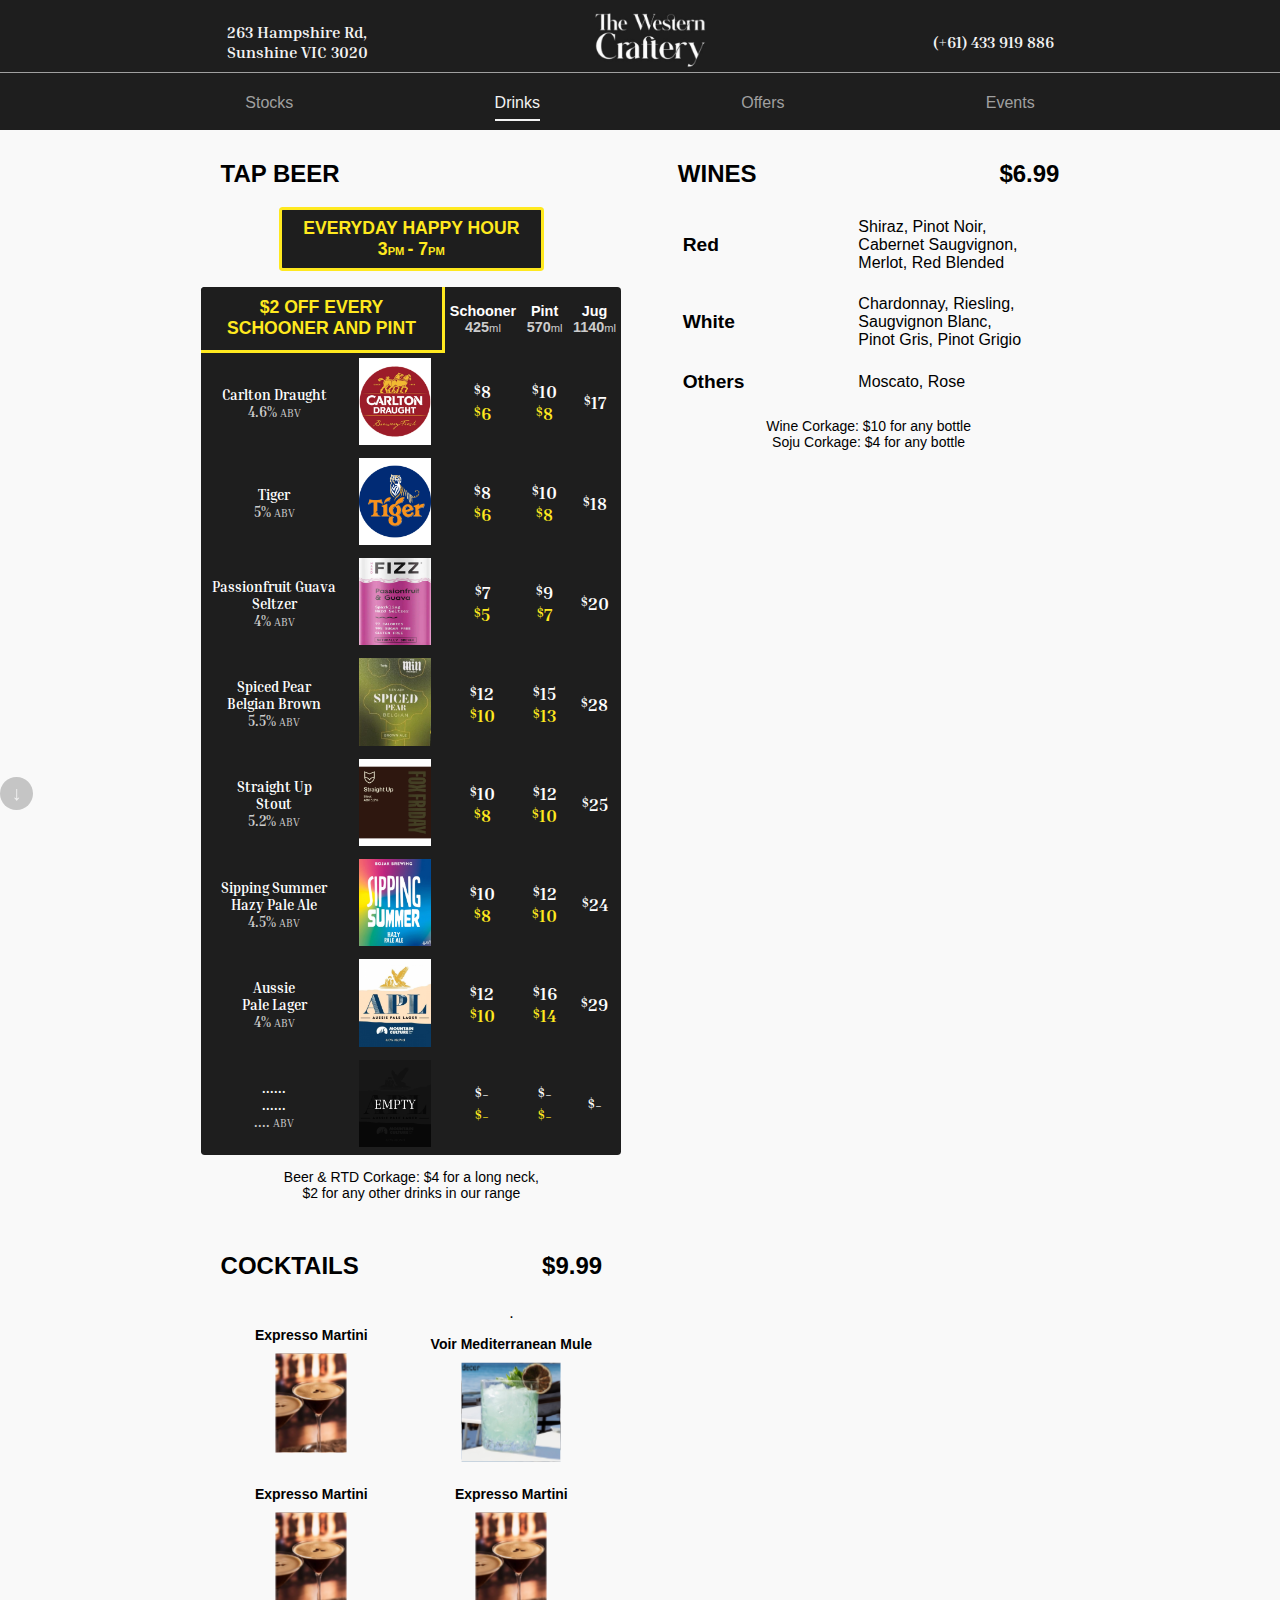
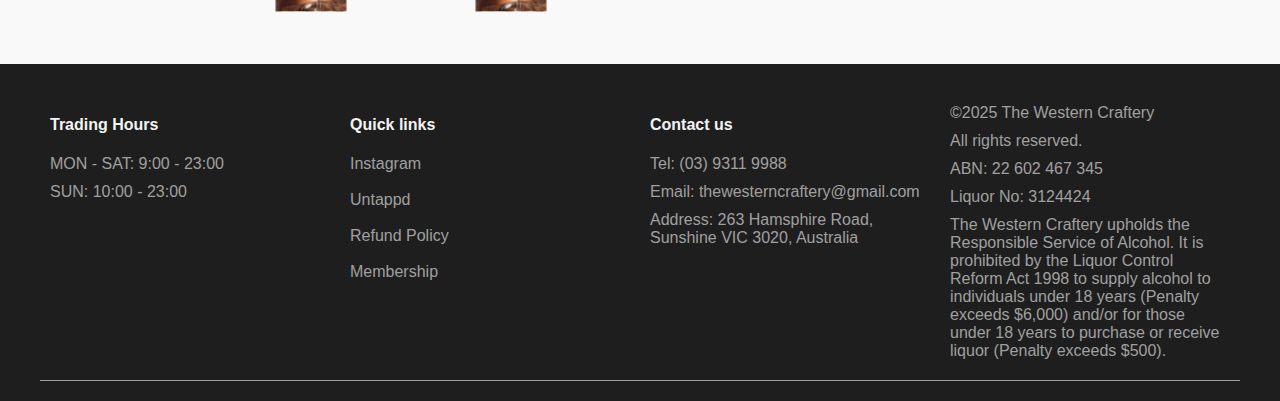
==== commit 00bf2af8: "Add files via upload" ====
--- a/drink-menu.html
+++ b/drink-menu.html
@@ -52,56 +52,56 @@
             <tbody>
                 <tr class="tap">
                     <td class="beer-name bold">Carlton Draught<br><span class="beer-strength">4.6% <span class="small-text">ABV</span></span></td>
-                    <td class="beer-logo"><img src="./images/#1.jpg" alt="Carlton Draught"></td>
+                    <td class="beer-logo"><img src="./images/tap1.jpg" alt="Carlton Draught"></td>
                     <td class="price"><span class='drink-dollar'>$</span>8<br><span class="price-bold"><span class='drink-dollar'>$</span>6</span></td> <!-- SCHOONER PRICE -->
                     <td class="price"><span class='drink-dollar'>$</span>10<br><span class="price-bold"><span class='drink-dollar'>$</span>8</span></td><!-- PINT PRICE -->
                     <td class="price"><span class='drink-dollar'>$</span>17</td><!-- JUG PRICE -->
                 </tr>
                 <tr class="tap">
                     <td class="beer-name bold">Tiger<br><span class="beer-strength">5% <span class="small-text">ABV</span></span></td>
-                    <td class="beer-logo"><img src="./images/#2.jpg" alt="Carlton Dry"></td>
+                    <td class="beer-logo"><img src="./images/tap2.jpg" alt="Tiger"></td>
                     <td class="price"><span class='drink-dollar'>$</span>8<br><span class="price-bold"><span class='drink-dollar'>$</span>6</td>
                     <td class="price"><span class='drink-dollar'>$</span>10<br><span class="price-bold"><span class='drink-dollar'>$</span>8</span></td>
                     <td class="price"><span class='drink-dollar'>$</span>18</td>
                 </tr>
                 <tr class="tap">
                     <td class="beer-name bold">Passionfruit Guava<br>Seltzer<br><span class="beer-strength">4% <span class="small-text">ABV</span></span></td>
-                    <td class="beer-logo"><img src="./images/#3.jpg" alt="Hard Fizz"></td>
+                    <td class="beer-logo"><img src="./images/tap3.jpg" alt="Passionfruit Guava"></td>
                     <td class="price"><span class='drink-dollar'>$</span>7<br><span class="price-bold"><span class='drink-dollar'>$</span>5</span></td>
                     <td class="price"><span class='drink-dollar'>$</span>9<br><span class="price-bold"><span class='drink-dollar'>$</span>7</span></td>
                     <td class="price"><span class='drink-dollar'>$</span>20</td>
                 </tr>
                 <tr class="tap">
                     <td class="beer-name bold">Spiced Pear <br>Belgian Brown<br><span class="beer-strength">5.5% <span class="small-text">ABV</span></span></td>
-                    <td class="beer-logo"><img src="./images/#4.jpg" alt="Hawker Winter"></td>
+                    <td class="beer-logo"><img src="./images/tap4.jpg" alt="Spiced Pear"></td>
                     <td class="price"><span class='drink-dollar'>$</span>12<br><span class="price-bold"><span class='drink-dollar'>$</span>10</span></td>
                     <td class="price"><span class='drink-dollar'>$</span>15<br><span class="price-bold"><span class='drink-dollar'>$</span>13</span></td>
                     <td class="price"><span class='drink-dollar'>$</span>28</td>
                 </tr>
                 <tr class="tap">
-                    <td class="beer-name bold">Staight Up<br>Stout<br><span class="beer-strength">5.2% <span class="small-text">ABV</span></span></td>
-                    <td class="beer-logo"><img src="./images/#5.jpg" alt="Hawkers White Stout"></td>
+                    <td class="beer-name bold">Straight Up<br>Stout<br><span class="beer-strength">5.2% <span class="small-text">ABV</span></span></td>
+                    <td class="beer-logo"><img src="./images/tap5.jpg" alt="Straight Up"></td>
                     <td class="price"><span class='drink-dollar'>$</span>10<br><span class="price-bold"><span class='drink-dollar'>$</span>8</span></td>
                     <td class="price"><span class='drink-dollar'>$</span>12<br><span class="price-bold"><span class='drink-dollar'>$</span>10</span></td>
                     <td class="price"><span class='drink-dollar'>$</span>25</td>
                 </tr>
                 <tr class="tap">
                     <td class="beer-name bold">Sipping Summer<br> Hazy Pale Ale <br><span class="beer-strength">4.5% <span class="small-text">ABV</span></span></td>
-                    <td class="beer-logo"><img src="./images/#6.jpg" alt="Aztec Bomb"></td>
+                    <td class="beer-logo"><img src="./images/tap6.jpg" alt="Sipping Summer"></td>
                     <td class="price"><span class='drink-dollar'>$</span>10<br><span class="price-bold"><span class='drink-dollar'>$</span>8</span></td>
                     <td class="price"><span class='drink-dollar'>$</span>12<br><span class="price-bold"><span class='drink-dollar'>$</span>10</span></td>
                     <td class="price"><span class='drink-dollar'>$</span>24</td>
                 </tr>
                 <tr class="tap">
                     <td class="beer-name bold">Aussie<br>Pale Lager <br><span class="beer-strength">4% <span class="small-text">ABV</span></span></td>
-                    <td class="beer-logo"><img src="../images/#7.jpg" alt="Witching Hour"></td>
+                    <td class="beer-logo"><img src="./images/tap7.jpg" alt="Aussie"></td>
                     <td class="price"><span class='drink-dollar'>$</span>12<br><span class="price-bold"><span class='drink-dollar'>$</span>10</span></td>
                     <td class="price"><span class='drink-dollar'>$</span>16<br><span class="price-bold"><span class='drink-dollar'>$</span>14</span></td>
                     <td class="price"><span class='drink-dollar'>$</span>29</td>
                 </tr>
                 <tr class="tap">
                     <td class="beer-name bold">......<br>...... <br><span class="beer-strength">.... <span class="small-text">ABV</span></span></td>
-                    <td class="beer-logo"><img src="./images/#8.jpg" alt="The Mid Point"></td>
+                    <td class="beer-logo"><img src="./images/tap8.jpg" alt="......"></td>
                     <td class="price"><span class='drink-dollar'>$</span>-<br><span class="price-bold"><span class='drink-dollar'>$</span>-</span></td>
                     <td class="price"><span class='drink-dollar'>$</span>-<br><span class="price-bold"><span class='drink-dollar'>$</span>-</span></td>
                     <td class="price"><span class='drink-dollar'>$</span>-</td>
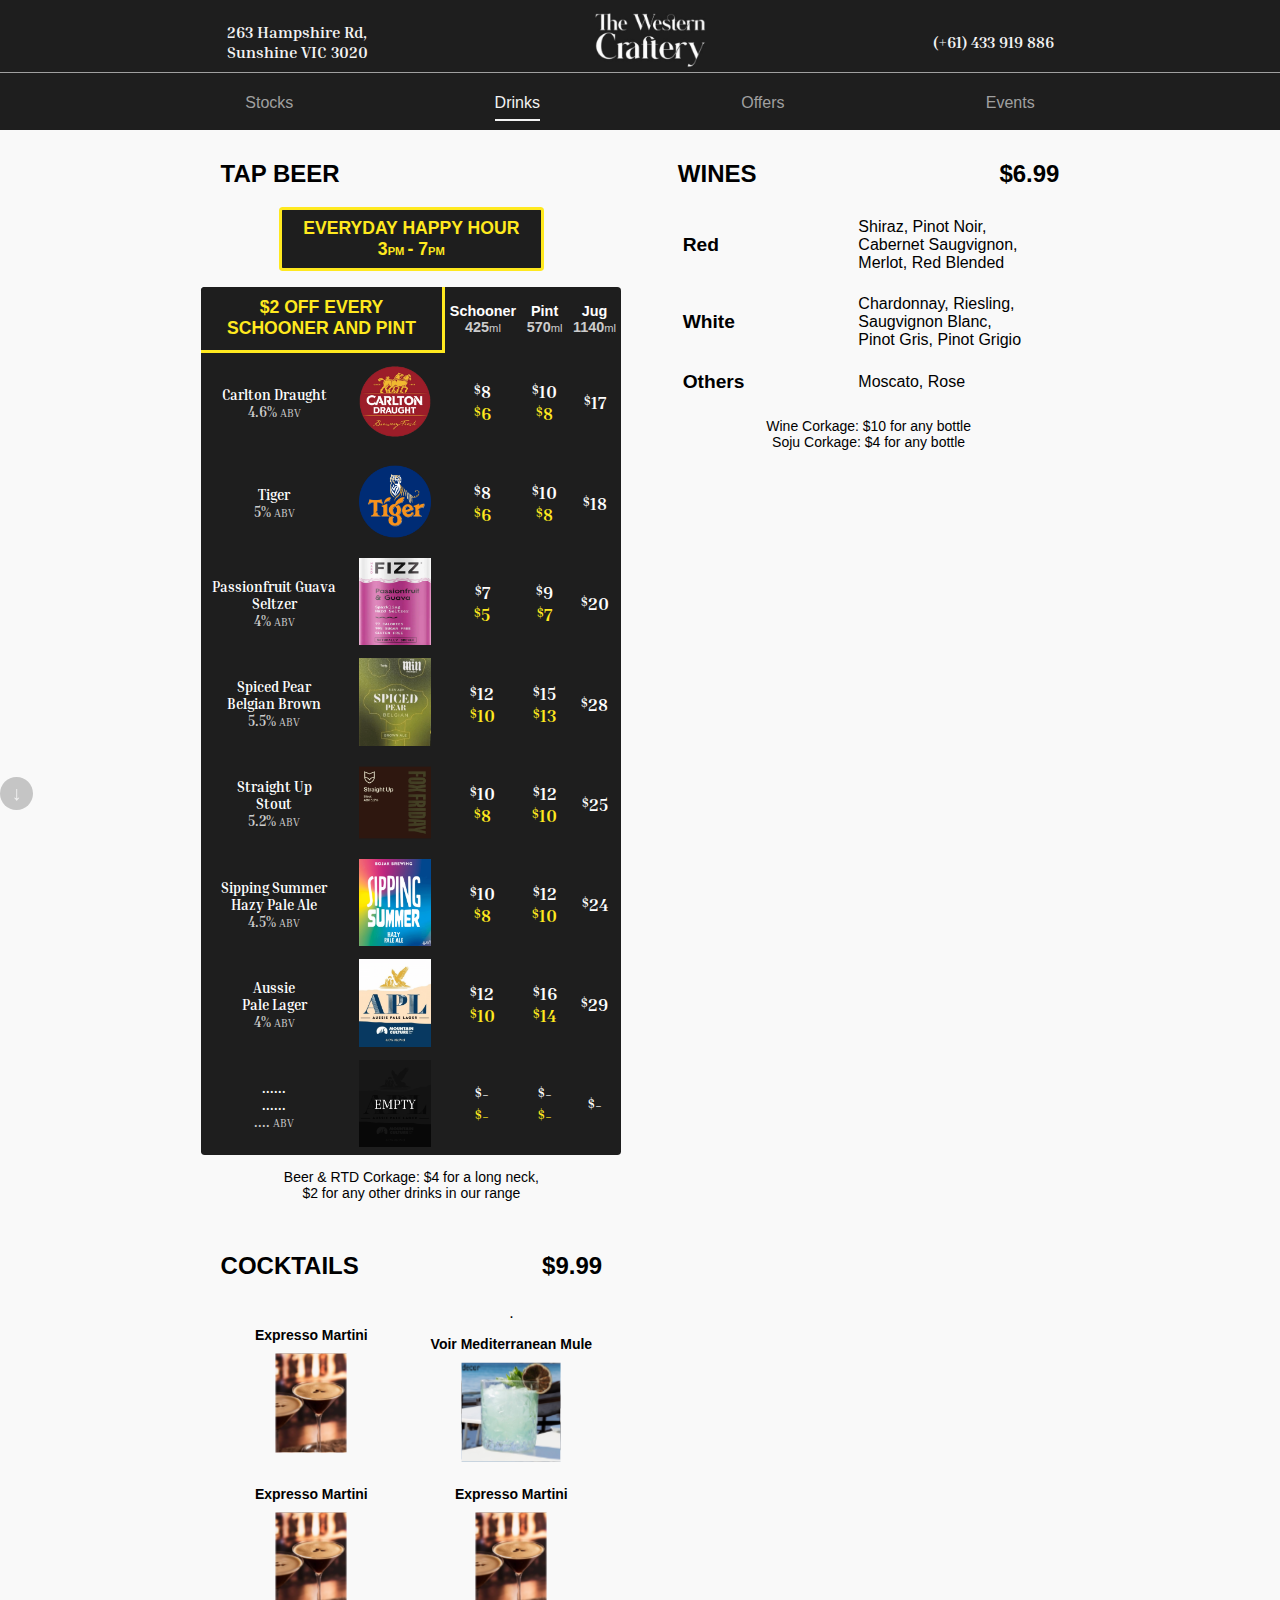
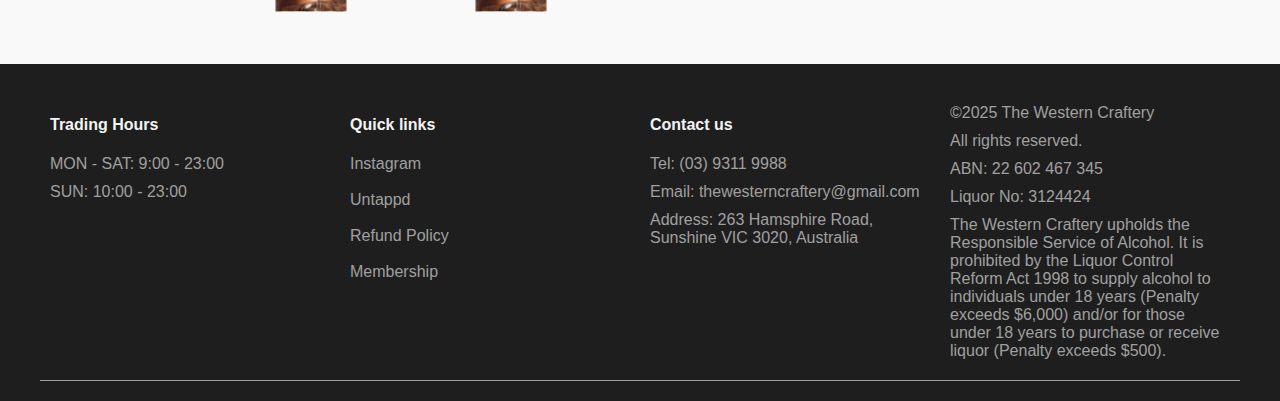
==== commit 8d0c86ac: "Add files via upload" ====
--- a/drink-menu.html
+++ b/drink-menu.html
@@ -52,56 +52,56 @@
             <tbody>
                 <tr class="tap">
                     <td class="beer-name bold">Carlton Draught<br><span class="beer-strength">4.6% <span class="small-text">ABV</span></span></td>
-                    <td class="beer-logo"><img src="./images/tap1.jpg" alt="Carlton Draught"></td>
+                    <td class="beer-logo"><img src="./images/tap1.png" alt="Carlton Draught"></td>
                     <td class="price"><span class='drink-dollar'>$</span>8<br><span class="price-bold"><span class='drink-dollar'>$</span>6</span></td> <!-- SCHOONER PRICE -->
                     <td class="price"><span class='drink-dollar'>$</span>10<br><span class="price-bold"><span class='drink-dollar'>$</span>8</span></td><!-- PINT PRICE -->
                     <td class="price"><span class='drink-dollar'>$</span>17</td><!-- JUG PRICE -->
                 </tr>
                 <tr class="tap">
                     <td class="beer-name bold">Tiger<br><span class="beer-strength">5% <span class="small-text">ABV</span></span></td>
-                    <td class="beer-logo"><img src="./images/tap2.jpg" alt="Tiger"></td>
+                    <td class="beer-logo"><img src="./images/tap2.png" alt="Tiger"></td>
                     <td class="price"><span class='drink-dollar'>$</span>8<br><span class="price-bold"><span class='drink-dollar'>$</span>6</td>
                     <td class="price"><span class='drink-dollar'>$</span>10<br><span class="price-bold"><span class='drink-dollar'>$</span>8</span></td>
                     <td class="price"><span class='drink-dollar'>$</span>18</td>
                 </tr>
                 <tr class="tap">
                     <td class="beer-name bold">Passionfruit Guava<br>Seltzer<br><span class="beer-strength">4% <span class="small-text">ABV</span></span></td>
-                    <td class="beer-logo"><img src="./images/tap3.jpg" alt="Passionfruit Guava"></td>
+                    <td class="beer-logo"><img src="./images/tap3.png" alt="Passionfruit Guava"></td>
                     <td class="price"><span class='drink-dollar'>$</span>7<br><span class="price-bold"><span class='drink-dollar'>$</span>5</span></td>
                     <td class="price"><span class='drink-dollar'>$</span>9<br><span class="price-bold"><span class='drink-dollar'>$</span>7</span></td>
                     <td class="price"><span class='drink-dollar'>$</span>20</td>
                 </tr>
                 <tr class="tap">
                     <td class="beer-name bold">Spiced Pear <br>Belgian Brown<br><span class="beer-strength">5.5% <span class="small-text">ABV</span></span></td>
-                    <td class="beer-logo"><img src="./images/tap4.jpg" alt="Spiced Pear"></td>
+                    <td class="beer-logo"><img src="./images/tap4.png" alt="Spiced Pear"></td>
                     <td class="price"><span class='drink-dollar'>$</span>12<br><span class="price-bold"><span class='drink-dollar'>$</span>10</span></td>
                     <td class="price"><span class='drink-dollar'>$</span>15<br><span class="price-bold"><span class='drink-dollar'>$</span>13</span></td>
                     <td class="price"><span class='drink-dollar'>$</span>28</td>
                 </tr>
                 <tr class="tap">
                     <td class="beer-name bold">Straight Up<br>Stout<br><span class="beer-strength">5.2% <span class="small-text">ABV</span></span></td>
-                    <td class="beer-logo"><img src="./images/tap5.jpg" alt="Straight Up"></td>
+                    <td class="beer-logo"><img src="./images/tap5.png" alt="Straight Up"></td>
                     <td class="price"><span class='drink-dollar'>$</span>10<br><span class="price-bold"><span class='drink-dollar'>$</span>8</span></td>
                     <td class="price"><span class='drink-dollar'>$</span>12<br><span class="price-bold"><span class='drink-dollar'>$</span>10</span></td>
                     <td class="price"><span class='drink-dollar'>$</span>25</td>
                 </tr>
                 <tr class="tap">
                     <td class="beer-name bold">Sipping Summer<br> Hazy Pale Ale <br><span class="beer-strength">4.5% <span class="small-text">ABV</span></span></td>
-                    <td class="beer-logo"><img src="./images/tap6.jpg" alt="Sipping Summer"></td>
+                    <td class="beer-logo"><img src="./images/tap6.png" alt="Sipping Summer"></td>
                     <td class="price"><span class='drink-dollar'>$</span>10<br><span class="price-bold"><span class='drink-dollar'>$</span>8</span></td>
                     <td class="price"><span class='drink-dollar'>$</span>12<br><span class="price-bold"><span class='drink-dollar'>$</span>10</span></td>
                     <td class="price"><span class='drink-dollar'>$</span>24</td>
                 </tr>
                 <tr class="tap">
                     <td class="beer-name bold">Aussie<br>Pale Lager <br><span class="beer-strength">4% <span class="small-text">ABV</span></span></td>
-                    <td class="beer-logo"><img src="./images/tap7.jpg" alt="Aussie"></td>
+                    <td class="beer-logo"><img src="./images/tap7.png" alt="Aussie"></td>
                     <td class="price"><span class='drink-dollar'>$</span>12<br><span class="price-bold"><span class='drink-dollar'>$</span>10</span></td>
                     <td class="price"><span class='drink-dollar'>$</span>16<br><span class="price-bold"><span class='drink-dollar'>$</span>14</span></td>
                     <td class="price"><span class='drink-dollar'>$</span>29</td>
                 </tr>
                 <tr class="tap">
                     <td class="beer-name bold">......<br>...... <br><span class="beer-strength">.... <span class="small-text">ABV</span></span></td>
-                    <td class="beer-logo"><img src="./images/tap8.jpg" alt="......"></td>
+                    <td class="beer-logo"><img src="./images/tap8.png" alt="......"></td>
                     <td class="price"><span class='drink-dollar'>$</span>-<br><span class="price-bold"><span class='drink-dollar'>$</span>-</span></td>
                     <td class="price"><span class='drink-dollar'>$</span>-<br><span class="price-bold"><span class='drink-dollar'>$</span>-</span></td>
                     <td class="price"><span class='drink-dollar'>$</span>-</td>
--- a/styles.css
+++ b/styles.css
@@ -209,7 +209,9 @@
     vertical-align: 15%; /* Adjust the percentage as needed */   
     font-size: 0.7rem; /* Adjust the size as needed */
 }
-
+.quantity{
+    font: 500 0.85em 'Inria Serif', sans-serif;
+  }
 .grid-responsive {
     display: grid;
     grid-template-columns: repeat(auto-fit, minmax(370px, 420px)); /* Forces three equal columns */
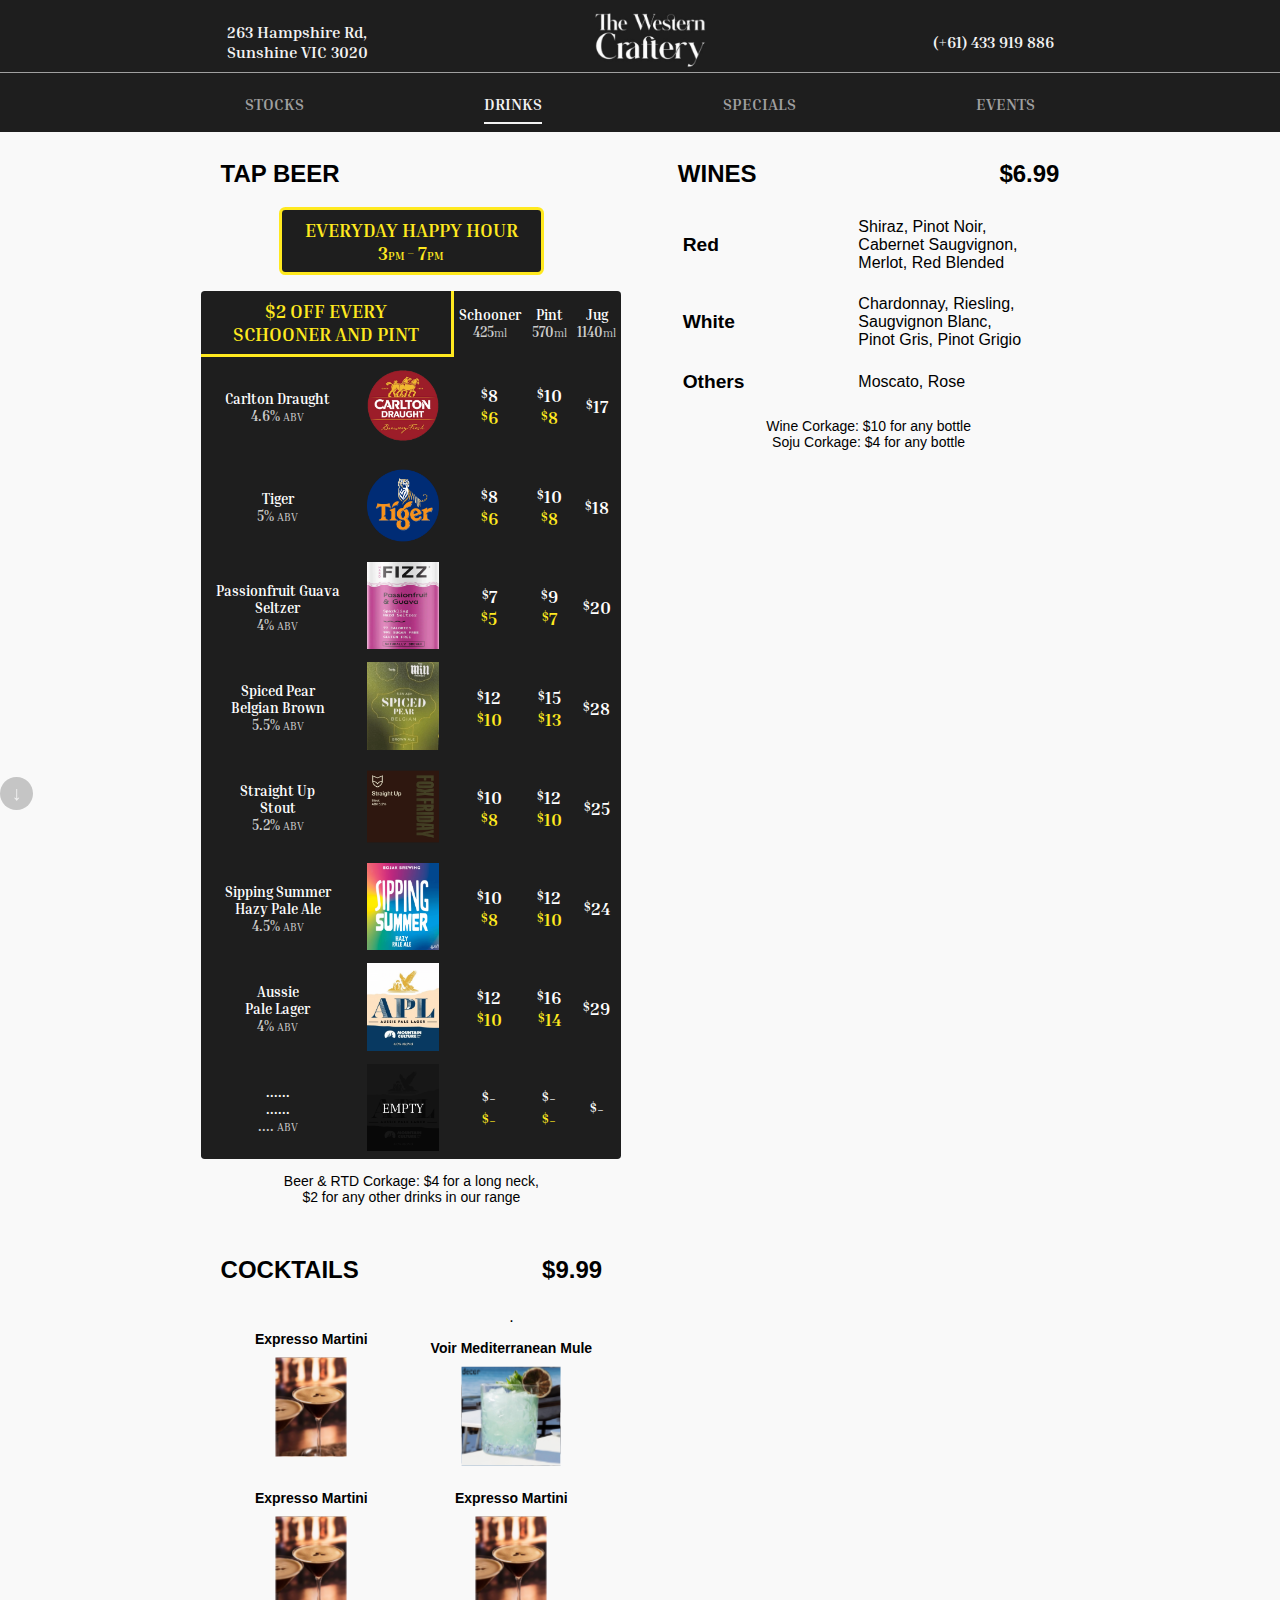
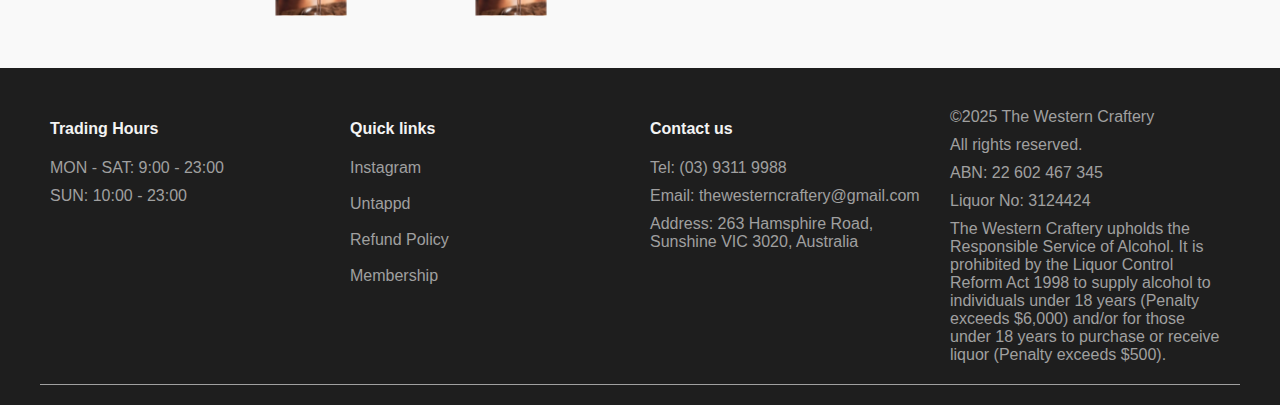
==== commit 2122a115: "Add files via upload" ====
--- a/drink-menu.html
+++ b/drink-menu.html
@@ -27,7 +27,7 @@
             <ul class="nav-links">
                 <li><a href="Stocks.html">Stocks</a></li>
                 <li><a href="drink-menu.html" class="active">Drinks</a></li>
-                <li><a href="offer.html">Offers</a></li>
+                <li><a href="offer.html">specials</a></li>
                 <li><a href="event.html">Events</a></li>
             </ul>
         </div>
--- a/styles.css
+++ b/styles.css
@@ -6,29 +6,25 @@
 /* Base font size for mobile */
 html {
     font-size: 14px;  /* Small screens get slightly smaller base size */
-  }
-  
+  } 
   /* Tablets */
   @media screen and (min-width: 768px) {
     html {
       font-size: 15px;
     }
   }
-  
   /* Larger tablets/small laptops */
   @media screen and (min-width: 1024px) {
     html {
       font-size: 16px;
     }
   }
-
 body {
     margin: 0;
     font-family: 'Inter', sans-serif;
     background-color: #f9f9f9;
     overflow-x:hidden ;
 }
-
 .navbar {
     transition: top 0.4s ease;
     background-color: #1e1e1e;
@@ -97,6 +93,9 @@
     text-decoration: none;
     font-size: 1rem;
     padding-bottom: 0.33rem;
+    text-transform: uppercase; 
+    font-family: 'Inria Serif', sans-serif;
+    font-weight: bold;
 }
 /* Highlight the active link */
 .nav-links a.active {
@@ -201,8 +200,8 @@
     font-size: 0.8rem; /* Adjust the size as needed */
 }
 .dollar-text {
-    vertical-align: 18%; /* Adjust the percentage as needed */   
-    font-size: 0.7rem; /* Adjust the size as needed */
+    vertical-align: 20%; /* Adjust the percentage as needed */   
+    font-size: 0.8rem; /* Adjust the size as needed */
 }
 .dollar-bold-text {
     font-weight: 700;
@@ -220,6 +219,10 @@
     justify-content: center;
     margin: 0; /* Adds white space outside the container */
   }
+  .shop-dollar{
+    font-size: 0.8em;
+    vertical-align: 16.5%;
+  }
 /*shop*/
 
 -----------------------/* Drinks Menu */--------------------------
@@ -243,7 +246,7 @@
     margin: 0 0.8em 0.8em ;
 }
 h3{
-    font-size: 1.1rem;
+    font-size: 1.2rem;
     font-weight: bold;
     margin: 0 10px;
 }
@@ -270,11 +273,12 @@
     margin: 1rem auto;
     padding: 0.5rem;
     background-color: #1e1e1e;
-    border-radius: 0.233rem;
+    border-radius: 0.4rem;
     width: 63%;
     border: 0.233rem solid #ffe91f;
-    font-weight: 700;
-    font-size:1.1rem ;
+    font-family: 'Inria Serif', sans-serif;
+    font-weight: 700;
+    font-size:1.2rem ;
     text-align: center;
     color: #ffe91f; 
     -webkit-text-stroke: 0.001em #1e1e1e; /* Stroke width and color */
@@ -317,6 +321,8 @@
     font-weight: bold;
     border: none;
     padding: 0 0.33rem;
+    font-family: 'Inria Serif', sans-serif;
+
 }
 
 .tap-beer-table .tap td {
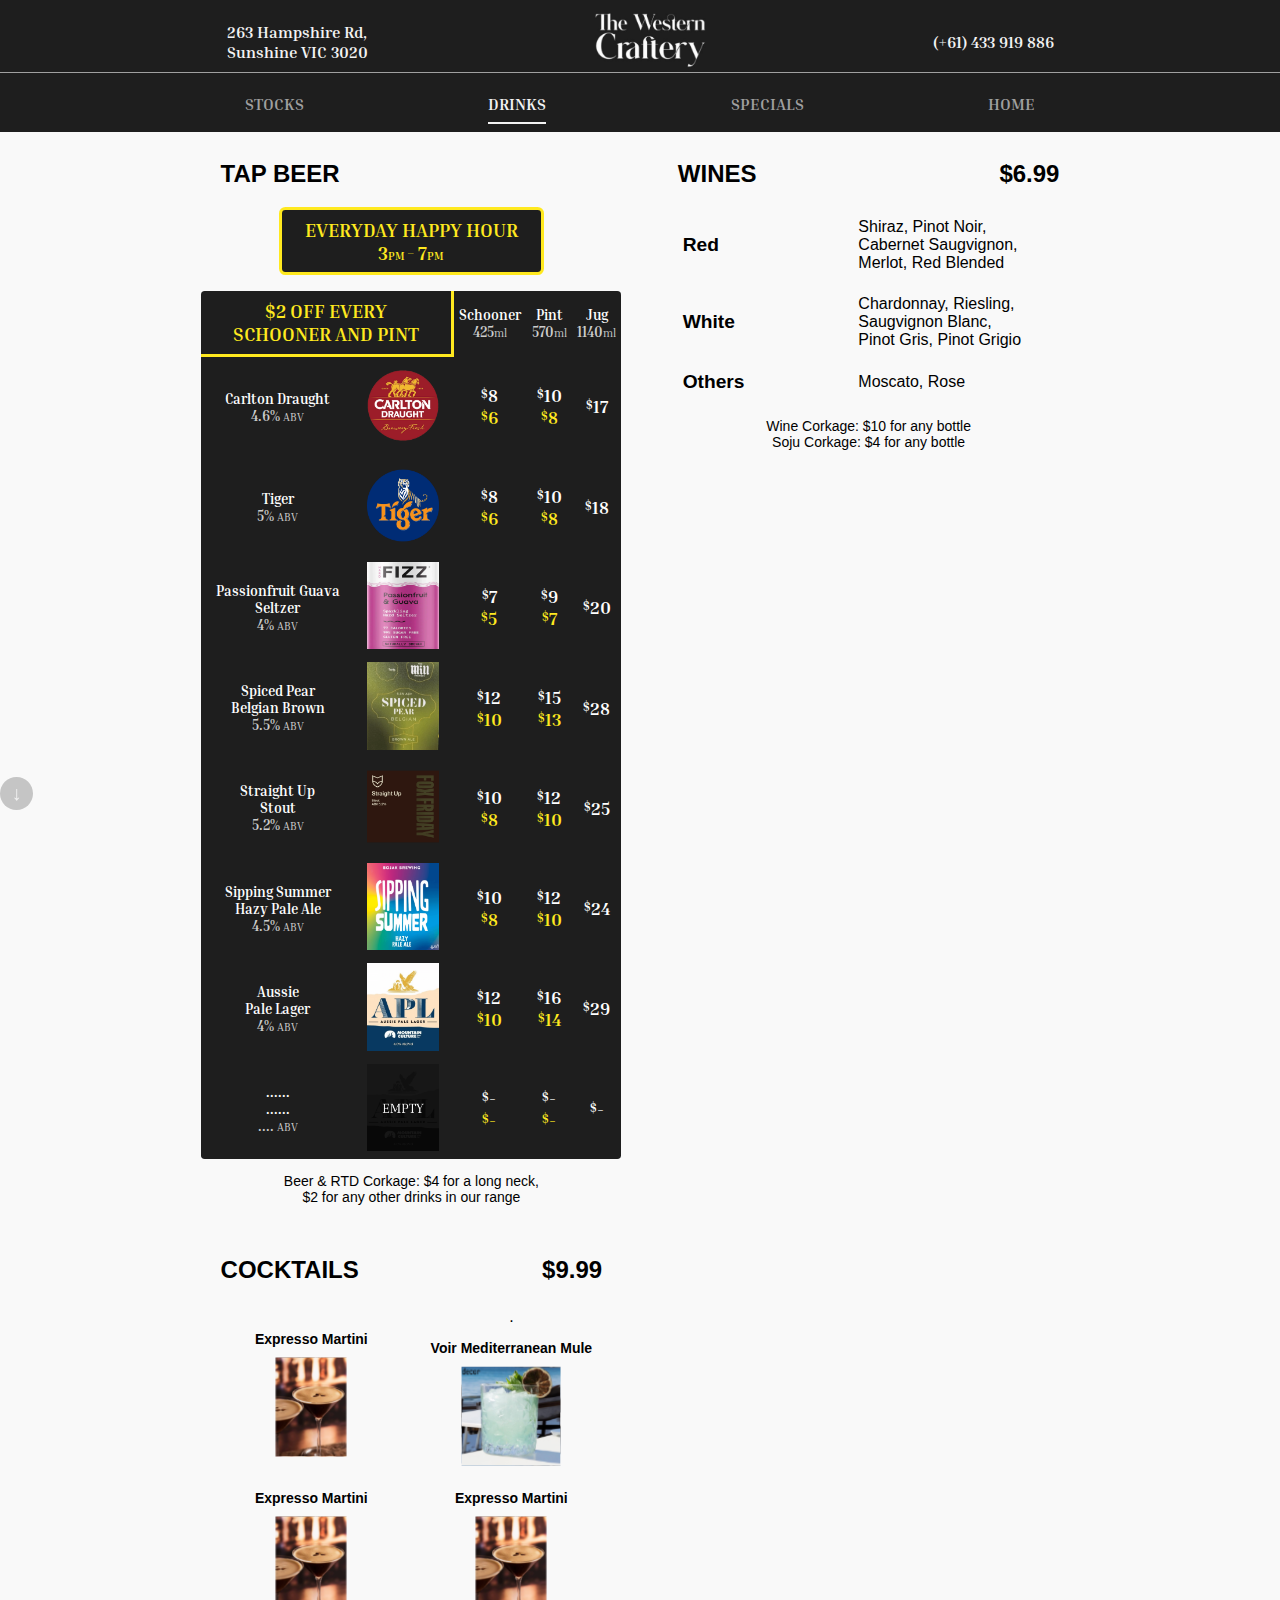
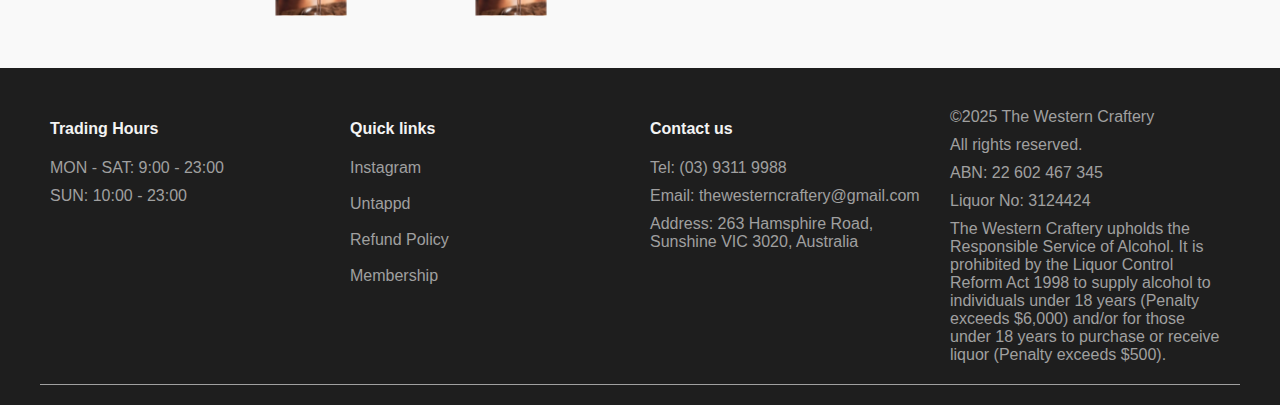
==== commit 90c65bac: "Add files via upload" ====
--- a/drink-menu.html
+++ b/drink-menu.html
@@ -28,7 +28,7 @@
                 <li><a href="Stocks.html">Stocks</a></li>
                 <li><a href="drink-menu.html" class="active">Drinks</a></li>
                 <li><a href="offer.html">specials</a></li>
-                <li><a href="event.html">Events</a></li>
+                <li><a href="index.html">Home</a></li>
             </ul>
         </div>
     </nav>
--- a/styles.css
+++ b/styles.css
@@ -221,7 +221,7 @@
   }
   .shop-dollar{
     font-size: 0.8em;
-    vertical-align: 16.5%;
+    vertical-align: 13.5%;
   }
 /*shop*/
 
